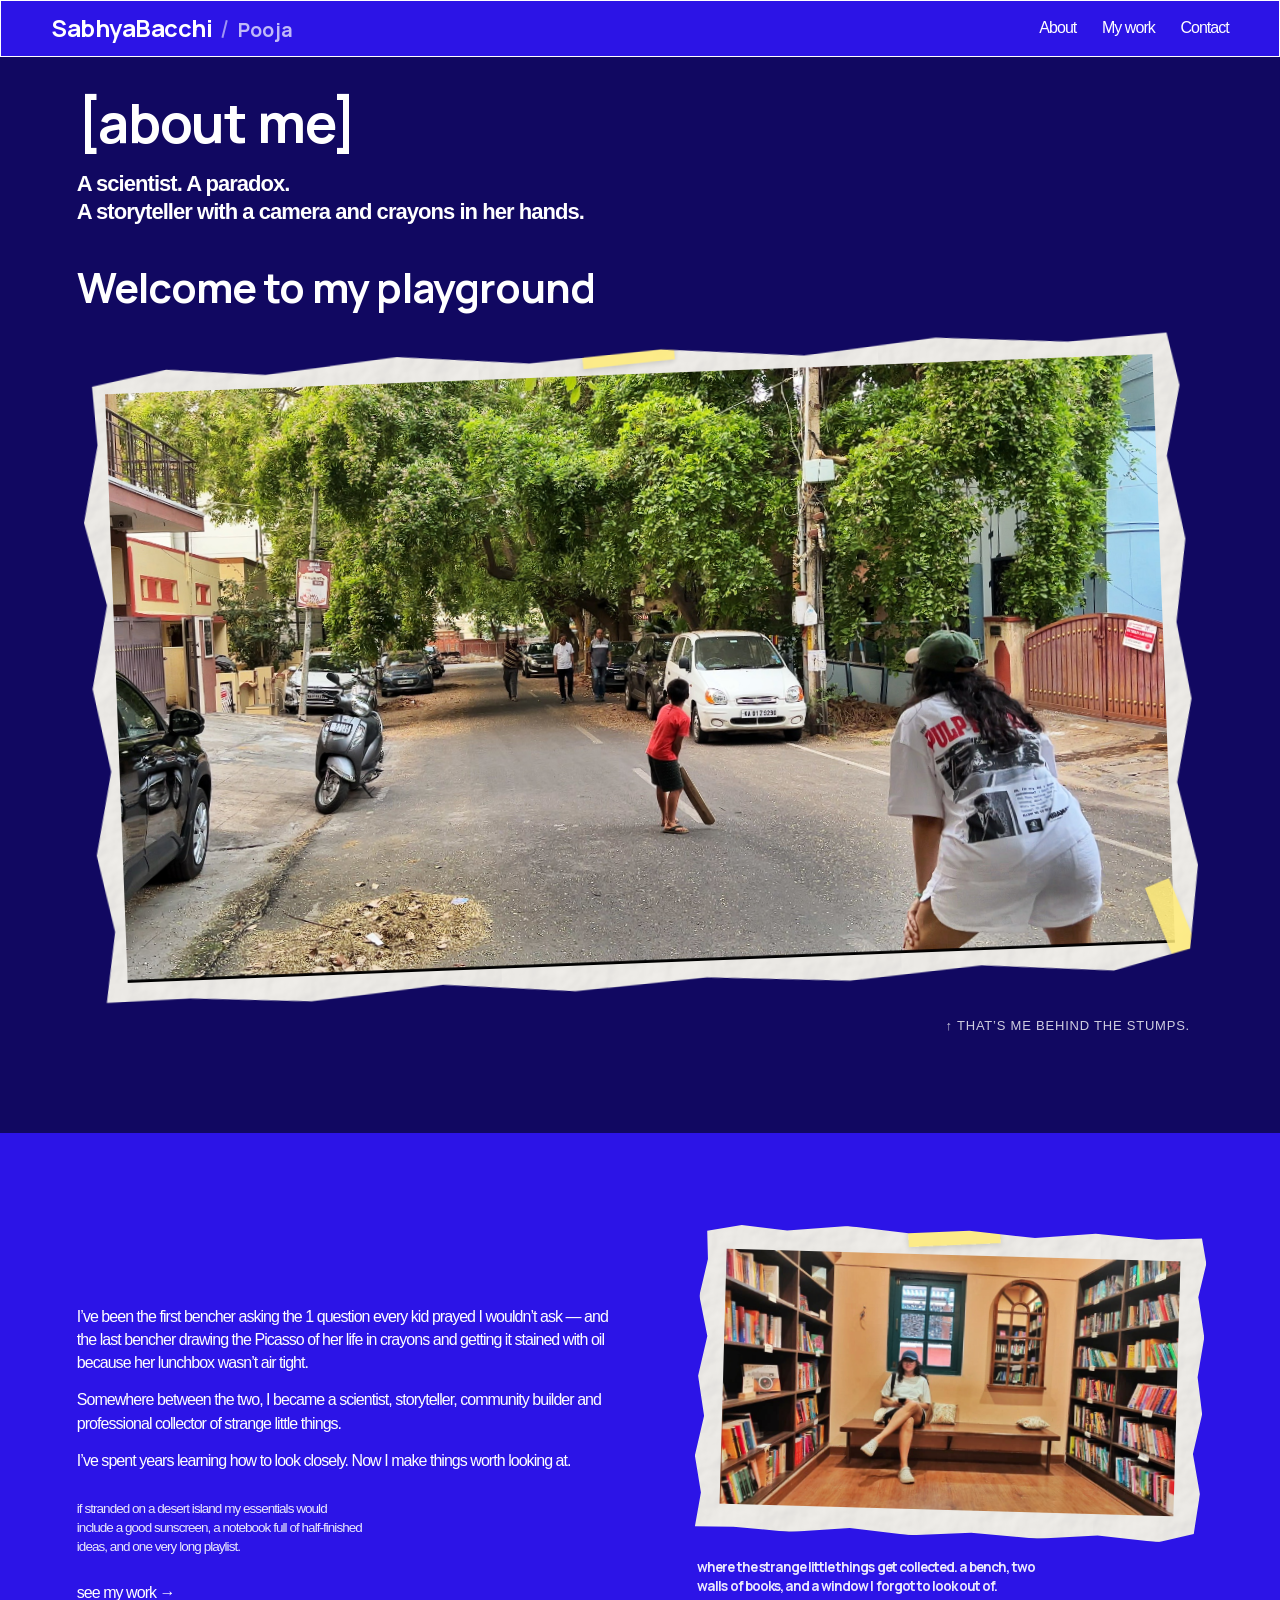
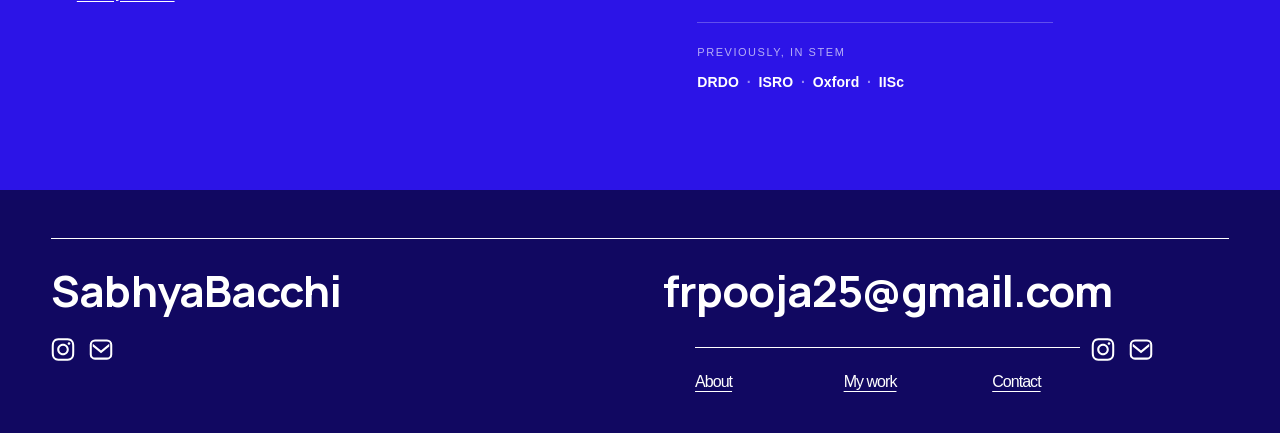
==== about/index.html @ c2f86fb5 "Social cards: compress to JPEG (<100KB) for WhatsApp's ~300KB og:image limit Co-Authored-By: Claude " ====
<!DOCTYPE html>
<html xmlns:og="http://opengraphprotocol.org/schema/" xmlns:fb="http://www.facebook.com/2008/fbml" lang="en-US" class="yui3-js-enabled js flexbox canvas canvastext webgl no-touch hashchange history draganddrop rgba hsla multiplebgs backgroundsize borderimage borderradius boxshadow textshadow opacity cssanimations csscolumns cssgradients cssreflections csstransforms no-csstransforms3d csstransitions video audio svg inlinesvg svgclippaths" style="--header-height: 60.40625px; scroll-behavior: smooth;"><head>
    <meta http-equiv="X-UA-Compatible" content="IE=edge,chrome=1">
    <meta name="viewport" content="width=device-width, initial-scale=1">
    <!-- This is Squarespace. --><!-- gopher-plane-6e33 -->
<base href="">
<meta charset="utf-8">
<title>About — SabhyaBacchi</title>
<meta http-equiv="Accept-CH" content="Sec-CH-UA-Platform-Version, Sec-CH-UA-Model"><link rel="icon" type="image/x-icon" media="(prefers-color-scheme: light)" href="https://images.squarespace-cdn.com/content/v1/6a17950c1a50305b05320bcb/6fcdf553-482e-4eb4-bb4c-cad751a06b30/favicon.ico">
<link rel="icon" type="image/x-icon" media="(prefers-color-scheme: dark)" href="https://images.squarespace-cdn.com/content/v1/6a17950c1a50305b05320bcb/7f45dfd8-f30d-4bfb-ab00-d5866f7878e9/favicon.ico">





<meta name="twitter:card" content="summary_large_image">
<meta name="description" content="A scientist. A paradox. A storyteller with a camera and crayons in her hands. Previously in STEM: DRDO, ISRO, Oxford, IISc.">
<meta property="og:site_name" content="SabhyaBacchi">
<meta property="og:type" content="website">
<meta property="og:title" content="About — SabhyaBacchi">
<meta property="og:description" content="A scientist. A paradox. A storyteller with a camera and crayons in her hands. Previously in STEM: DRDO, ISRO, Oxford, IISc.">
<meta property="og:url" content="https://sabhyabacchi.vercel.app/about/">
<meta property="og:image" content="https://sabhyabacchi.vercel.app/assets/og/about.jpg">
<meta property="og:image:width" content="1200">
<meta property="og:image:height" content="630">
<meta name="twitter:title" content="About — SabhyaBacchi">
<meta name="twitter:description" content="A scientist. A paradox. A storyteller with a camera and crayons in her hands. Previously in STEM: DRDO, ISRO, Oxford, IISc.">
<meta name="twitter:image" content="https://sabhyabacchi.vercel.app/assets/og/about.jpg">
<link rel="preconnect" href="https://images.squarespace-cdn.com">
<link rel="preconnect" href="https://file.squarespace-cdn.com" crossorigin="">
<style data-sqsp-font-ids="6a31393d494e3c6626e63daa,6a3137d3494e3c6626e63abc">
/* cyrillic */
@font-face {
  font-family: 'Nunito Sans';
  font-style: normal;
  font-weight: 700;
  font-display: swap;
  src: url('../assets/fonts/94f01c9161.woff2') format('woff2');
  unicode-range: U+0301, U+0400-045F, U+0490-0491, U+04B0-04B1, U+2116;
}
/* cyrillic-ext */
@font-face {
  font-family: 'Nunito Sans';
  font-style: normal;
  font-weight: 700;
  font-display: swap;
  src: url('../assets/fonts/77646ed81f.woff2') format('woff2');
  unicode-range: U+0460-052F, U+1C80-1C8A, U+20B4, U+2DE0-2DFF, U+A640-A69F, U+FE2E-FE2F;
}
/* vietnamese */
@font-face {
  font-family: 'Nunito Sans';
  font-style: normal;
  font-weight: 700;
  font-display: swap;
  src: url('../assets/fonts/47939a3604.woff2') format('woff2');
  unicode-range: U+0102-0103, U+0110-0111, U+0128-0129, U+0168-0169, U+01A0-01A1, U+01AF-01B0, U+0300-0301, U+0303-0304, U+0308-0309, U+0323, U+0329, U+1EA0-1EF9, U+20AB;
}
/* latin-ext */
@font-face {
  font-family: 'Nunito Sans';
  font-style: normal;
  font-weight: 700;
  font-display: swap;
  src: url('../assets/fonts/8c35b58d33.woff2') format('woff2');
  unicode-range: U+0100-02BA, U+02BD-02C5, U+02C7-02CC, U+02CE-02D7, U+02DD-02FF, U+0304, U+0308, U+0329, U+1D00-1DBF, U+1E00-1E9F, U+1EF2-1EFF, U+2020, U+20A0-20AB, U+20AD-20C0, U+2113, U+2C60-2C7F, U+A720-A7FF;
}
/* latin */
@font-face {
  font-family: 'Nunito Sans';
  font-style: normal;
  font-weight: 700;
  font-display: swap;
  src: url('../assets/fonts/7f6ddfadd4.woff2') format('woff2');
  unicode-range: U+0000-00FF, U+0131, U+0152-0153, U+02BB-02BC, U+02C6, U+02DA, U+02DC, U+0304, U+0308, U+0329, U+2000-206F, U+20AC, U+2122, U+2191, U+2193, U+2212, U+2215, U+FEFF, U+FFFD;
}
/* cyrillic-ext */
@font-face {
  font-family: 'Manrope';
  font-style: normal;
  font-weight: 700;
  font-display: swap;
  src: url('../assets/fonts/25abfd8ceb.woff2') format('woff2');
  unicode-range: U+0460-052F, U+1C80-1C8A, U+20B4, U+2DE0-2DFF, U+A640-A69F, U+FE2E-FE2F;
}
/* greek */
@font-face {
  font-family: 'Manrope';
  font-style: normal;
  font-weight: 700;
  font-display: swap;
  src: url('../assets/fonts/e0d361cda4.woff2') format('woff2');
  unicode-range: U+0370-0377, U+037A-037F, U+0384-038A, U+038C, U+038E-03A1, U+03A3-03FF;
}
/* cyrillic */
@font-face {
  font-family: 'Manrope';
  font-style: normal;
  font-weight: 700;
  font-display: swap;
  src: url('../assets/fonts/88ae5d0600.woff2') format('woff2');
  unicode-range: U+0301, U+0400-045F, U+0490-0491, U+04B0-04B1, U+2116;
}
/* latin */
@font-face {
  font-family: 'Manrope';
  font-style: normal;
  font-weight: 700;
  font-display: swap;
  src: url('../assets/fonts/5873b400d3.woff2') format('woff2');
  unicode-range: U+0000-00FF, U+0131, U+0152-0153, U+02BB-02BC, U+02C6, U+02DA, U+02DC, U+0304, U+0308, U+0329, U+2000-206F, U+20AC, U+2122, U+2191, U+2193, U+2212, U+2215, U+FEFF, U+FFFD;
}
/* latin-ext */
@font-face {
  font-family: 'Manrope';
  font-style: normal;
  font-weight: 700;
  font-display: swap;
  src: url('../assets/fonts/5d7398d3bc.woff2') format('woff2');
  unicode-range: U+0100-02BA, U+02BD-02C5, U+02C7-02CC, U+02CE-02D7, U+02DD-02FF, U+0304, U+0308, U+0329, U+1D00-1DBF, U+1E00-1E9F, U+1EF2-1EFF, U+2020, U+20A0-20AB, U+20AD-20C0, U+2113, U+2C60-2C7F, U+A720-A7FF;
}
/* vietnamese */
@font-face {
  font-family: 'Manrope';
  font-style: normal;
  font-weight: 700;
  font-display: swap;
  src: url('../assets/fonts/5134a6b51b.woff2') format('woff2');
  unicode-range: U+0102-0103, U+0110-0111, U+0128-0129, U+0168-0169, U+01A0-01A1, U+01AF-01B0, U+0300-0301, U+0303-0304, U+0308-0309, U+0323, U+0329, U+1EA0-1EF9, U+20AB;
}
/* cyrillic-ext */
@font-face {
  font-family: 'Nunito Sans';
  font-style: italic;
  font-weight: 700;
  font-display: swap;
  src: url('../assets/fonts/e2493a7062.woff2') format('woff2');
  unicode-range: U+0460-052F, U+1C80-1C8A, U+20B4, U+2DE0-2DFF, U+A640-A69F, U+FE2E-FE2F;
}
/* cyrillic */
@font-face {
  font-family: 'Nunito Sans';
  font-style: italic;
  font-weight: 700;
  font-display: swap;
  src: url('../assets/fonts/03aa65f161.woff2') format('woff2');
  unicode-range: U+0301, U+0400-045F, U+0490-0491, U+04B0-04B1, U+2116;
}
/* vietnamese */
@font-face {
  font-family: 'Nunito Sans';
  font-style: italic;
  font-weight: 700;
  font-display: swap;
  src: url('../assets/fonts/2fede19f71.woff2') format('woff2');
  unicode-range: U+0102-0103, U+0110-0111, U+0128-0129, U+0168-0169, U+01A0-01A1, U+01AF-01B0, U+0300-0301, U+0303-0304, U+0308-0309, U+0323, U+0329, U+1EA0-1EF9, U+20AB;
}
/* latin */
@font-face {
  font-family: 'Nunito Sans';
  font-style: italic;
  font-weight: 700;
  font-display: swap;
  src: url('../assets/fonts/9c7b2100c7.woff2') format('woff2');
  unicode-range: U+0000-00FF, U+0131, U+0152-0153, U+02BB-02BC, U+02C6, U+02DA, U+02DC, U+0304, U+0308, U+0329, U+2000-206F, U+20AC, U+2122, U+2191, U+2193, U+2212, U+2215, U+FEFF, U+FFFD;
}
/* latin-ext */
@font-face {
  font-family: 'Nunito Sans';
  font-style: italic;
  font-weight: 700;
  font-display: swap;
  src: url('../assets/fonts/29cecf0997.woff2') format('woff2');
  unicode-range: U+0100-02BA, U+02BD-02C5, U+02C7-02CC, U+02CE-02D7, U+02DD-02FF, U+0304, U+0308, U+0329, U+1D00-1DBF, U+1E00-1E9F, U+1EF2-1EFF, U+2020, U+20A0-20AB, U+20AD-20C0, U+2113, U+2C60-2C7F, U+A720-A7FF;
}
/* latin */
@font-face {
  font-family: 'Nunito Sans';
  font-style: italic;
  font-weight: 400;
  font-display: swap;
  src: url('../assets/fonts/7864b69ddd.woff2') format('woff2');
  unicode-range: U+0000-00FF, U+0131, U+0152-0153, U+02BB-02BC, U+02C6, U+02DA, U+02DC, U+0304, U+0308, U+0329, U+2000-206F, U+20AC, U+2122, U+2191, U+2193, U+2212, U+2215, U+FEFF, U+FFFD;
}
/* latin-ext */
@font-face {
  font-family: 'Nunito Sans';
  font-style: italic;
  font-weight: 400;
  font-display: swap;
  src: url('../assets/fonts/a98892c817.woff2') format('woff2');
  unicode-range: U+0100-02BA, U+02BD-02C5, U+02C7-02CC, U+02CE-02D7, U+02DD-02FF, U+0304, U+0308, U+0329, U+1D00-1DBF, U+1E00-1E9F, U+1EF2-1EFF, U+2020, U+20A0-20AB, U+20AD-20C0, U+2113, U+2C60-2C7F, U+A720-A7FF;
}
/* vietnamese */
@font-face {
  font-family: 'Nunito Sans';
  font-style: italic;
  font-weight: 400;
  font-display: swap;
  src: url('../assets/fonts/2219c68594.woff2') format('woff2');
  unicode-range: U+0102-0103, U+0110-0111, U+0128-0129, U+0168-0169, U+01A0-01A1, U+01AF-01B0, U+0300-0301, U+0303-0304, U+0308-0309, U+0323, U+0329, U+1EA0-1EF9, U+20AB;
}
/* cyrillic */
@font-face {
  font-family: 'Nunito Sans';
  font-style: italic;
  font-weight: 400;
  font-display: swap;
  src: url('../assets/fonts/831a0fe9e6.woff2') format('woff2');
  unicode-range: U+0301, U+0400-045F, U+0490-0491, U+04B0-04B1, U+2116;
}
/* cyrillic-ext */
@font-face {
  font-family: 'Nunito Sans';
  font-style: italic;
  font-weight: 400;
  font-display: swap;
  src: url('../assets/fonts/31cf459850.woff2') format('woff2');
  unicode-range: U+0460-052F, U+1C80-1C8A, U+20B4, U+2DE0-2DFF, U+A640-A69F, U+FE2E-FE2F;
}
/* cyrillic-ext */
@font-face {
  font-family: 'Nunito Sans';
  font-style: normal;
  font-weight: 400;
  font-display: swap;
  src: url('../assets/fonts/a2612b19d0.woff2') format('woff2');
  unicode-range: U+0460-052F, U+1C80-1C8A, U+20B4, U+2DE0-2DFF, U+A640-A69F, U+FE2E-FE2F;
}
/* cyrillic */
@font-face {
  font-family: 'Nunito Sans';
  font-style: normal;
  font-weight: 400;
  font-display: swap;
  src: url('../assets/fonts/ee20a017ad.woff2') format('woff2');
  unicode-range: U+0301, U+0400-045F, U+0490-0491, U+04B0-04B1, U+2116;
}
/* latin-ext */
@font-face {
  font-family: 'Nunito Sans';
  font-style: normal;
  font-weight: 400;
  font-display: swap;
  src: url('../assets/fonts/b482d007cb.woff2') format('woff2');
  unicode-range: U+0100-02BA, U+02BD-02C5, U+02C7-02CC, U+02CE-02D7, U+02DD-02FF, U+0304, U+0308, U+0329, U+1D00-1DBF, U+1E00-1E9F, U+1EF2-1EFF, U+2020, U+20A0-20AB, U+20AD-20C0, U+2113, U+2C60-2C7F, U+A720-A7FF;
}
/* latin */
@font-face {
  font-family: 'Nunito Sans';
  font-style: normal;
  font-weight: 400;
  font-display: swap;
  src: url('../assets/fonts/56f32470c5.woff2') format('woff2');
  unicode-range: U+0000-00FF, U+0131, U+0152-0153, U+02BB-02BC, U+02C6, U+02DA, U+02DC, U+0304, U+0308, U+0329, U+2000-206F, U+20AC, U+2122, U+2191, U+2193, U+2212, U+2215, U+FEFF, U+FFFD;
}
/* vietnamese */
@font-face {
  font-family: 'Nunito Sans';
  font-style: normal;
  font-weight: 400;
  font-display: swap;
  src: url('../assets/fonts/ce6deac915.woff2') format('woff2');
  unicode-range: U+0102-0103, U+0110-0111, U+0128-0129, U+0168-0169, U+01A0-01A1, U+01AF-01B0, U+0300-0301, U+0303-0304, U+0308-0309, U+0323, U+0329, U+1EA0-1EF9, U+20AB;
}
</style>











<link rel="stylesheet" type="text/css" href="../assets/style0.css">

<link rel="stylesheet" type="text/css" href="../assets/style1.css">
<link rel="stylesheet" type="text/css" href="../assets/style2.css"><link rel="stylesheet" type="text/css" href="../assets/style3.css"><link rel="stylesheet" type="text/css" href="../assets/style4.css"><link rel="stylesheet" type="text/css" href="../assets/style5.css"><link rel="stylesheet" type="text/css" href="../assets/style6.css"><link rel="stylesheet" type="text/css" href="../assets/style7.css"><link rel="stylesheet" type="text/css" href="../assets/style8.css"><link rel="stylesheet" type="text/css" href="../assets/style9.css">
<!-- End of Squarespace Headers -->
    
    
  <link rel="stylesheet" type="text/css" href="../assets/style10.css"><link rel="stylesheet" type="text/css" href="../assets/style11.css"><style>
  /* site title: handle | name */
  #site-title{display:inline-flex;align-items:baseline;white-space:nowrap}
  #site-title .st-handle,#site-title .st-name{display:inline-block;font-size:1em;transition:opacity .4s ease,font-size .45s cubic-bezier(.34,1.3,.64,1),letter-spacing .4s ease}
  #site-title .st-sep{display:inline-block;width:1.5px;height:.78em;margin:0 .5em;background:currentColor;opacity:.55;transform:rotate(14deg) translateY(.08em);transform-origin:center;transition:transform .45s cubic-bezier(.34,1.56,.64,1),opacity .35s}
  #site-title .st-name{font-size:.82em;opacity:.7;letter-spacing:.02em}
  #site-title:hover .st-handle{opacity:.6;font-size:.82em}
  #site-title:hover .st-name{opacity:1;font-size:1em;letter-spacing:0}
  #site-title:hover .st-sep{transform:rotate(-14deg) translateY(.08em);opacity:.9}
  @media (max-width:640px){#site-title .st-sep,#site-title .st-name{display:none}}
</style>
<style>
  /* Pooja-on-paper block: never crop the cutout (the Squarespace block defaults to object-fit:cover) */
  .fe-block-22c0c3f81eda121cd74f{align-self:end !important;overflow:visible !important}
  .fe-block-22c0c3f81eda121cd74f .sqs-block,.fe-block-22c0c3f81eda121cd74f .sqs-block-content,.fe-block-22c0c3f81eda121cd74f .fluid-image-component-root,
  .fe-block-22c0c3f81eda121cd74f .fluid-image-animation-wrapper,.fe-block-22c0c3f81eda121cd74f .fluid-image-container,
  .fe-block-22c0c3f81eda121cd74f .js-content-mode-element-wrapper,.fe-block-22c0c3f81eda121cd74f .js-content-mode-element{height:auto !important;min-height:0 !important;padding:0 !important;overflow:visible !important}
  .fe-block-22c0c3f81eda121cd74f .sqs-block-image .design-layout-fluid .fluid-image-container .content-fill,
  .fe-block-22c0c3f81eda121cd74f .sqs-block-image .design-layout-fluid .fluid-image-container .content-fill img,
  .fe-block-22c0c3f81eda121cd74f img[data-sqsp-image-block-image]{position:static !important;display:block !important;width:100% !important;height:auto !important;max-height:none !important;object-fit:fill !important}
</style>
</head>

  <body id="collection-6a17950d1a50305b05320bfb" class="tweak-blog-alternating-side-by-side-width-full tweak-blog-alternating-side-by-side-image-aspect-ratio-11-square tweak-blog-alternating-side-by-side-text-alignment-left tweak-blog-alternating-side-by-side-read-more-style-show tweak-blog-alternating-side-by-side-image-text-alignment-middle tweak-blog-alternating-side-by-side-delimiter-bullet tweak-blog-alternating-side-by-side-meta-position-top tweak-blog-alternating-side-by-side-primary-meta-categories tweak-blog-alternating-side-by-side-secondary-meta-date tweak-blog-alternating-side-by-side-excerpt-show image-block-poster-text-alignment-left image-block-card-content-position-center image-block-card-text-alignment-left image-block-overlap-content-position-center image-block-overlap-text-alignment-left image-block-collage-content-position-center image-block-collage-text-alignment-left image-block-stack-text-alignment-left form-use-theme-colors form-field-style-outline form-field-shape-pill form-field-border-all form-field-checkbox-type-icon form-field-checkbox-fill-outline form-field-checkbox-color-inverted form-field-checkbox-shape-rounded form-field-checkbox-layout-fit form-field-radio-type-icon form-field-radio-fill-outline form-field-radio-color-inverted form-field-radio-shape-rounded form-field-radio-layout-fit form-field-survey-fill-outline form-field-survey-color-inverted form-field-survey-shape-rounded form-field-hover-focus-outline form-submit-button-style-label  tweak-global-animations-complexity-level-detailed tweak-global-animations-animation-style-fade tweak-global-animations-animation-type-none tweak-global-animations-animation-curve-ease tweak-blog-masonry-width-full tweak-blog-masonry-text-alignment-left tweak-blog-masonry-primary-meta-categories tweak-blog-masonry-secondary-meta-date tweak-blog-masonry-meta-position-top tweak-blog-masonry-read-more-style-show tweak-blog-masonry-delimiter-space tweak-blog-masonry-image-placement-above tweak-blog-masonry-excerpt-show tweak-portfolio-grid-overlay-width-full tweak-portfolio-grid-overlay-height-large tweak-portfolio-grid-overlay-image-aspect-ratio-11-square tweak-portfolio-grid-overlay-text-placement-center tweak-portfolio-grid-overlay-show-text-after-hover tweak-blog-single-column-width-full tweak-blog-single-column-text-alignment-left tweak-blog-single-column-image-placement-above tweak-blog-single-column-delimiter-bullet tweak-blog-single-column-read-more-style-show tweak-blog-single-column-primary-meta-categories tweak-blog-single-column-secondary-meta-date tweak-blog-single-column-meta-position-top tweak-blog-single-column-content-full-post header-width-full   tweak-fixed-header-style-basic tweak-blog-item-width-medium tweak-blog-item-text-alignment-left tweak-blog-item-meta-position-above-title tweak-blog-item-show-categories tweak-blog-item-show-date   tweak-blog-item-delimiter-bullet tweak-blog-side-by-side-width-full tweak-blog-side-by-side-image-placement-left tweak-blog-side-by-side-image-aspect-ratio-11-square tweak-blog-side-by-side-primary-meta-categories tweak-blog-side-by-side-secondary-meta-date tweak-blog-side-by-side-meta-position-top tweak-blog-side-by-side-text-alignment-left tweak-blog-side-by-side-image-text-alignment-middle tweak-blog-side-by-side-read-more-style-show tweak-blog-side-by-side-delimiter-bullet tweak-blog-side-by-side-excerpt-show primary-button-style-outline primary-button-shape-pill secondary-button-style-outline secondary-button-shape-pill tertiary-button-style-outline tertiary-button-shape-pill tweak-events-stacked-width-full tweak-events-stacked-height-large  tweak-events-stacked-show-thumbnails tweak-events-stacked-thumbnail-size-32-standard tweak-events-stacked-date-style-with-text tweak-events-stacked-show-time tweak-events-stacked-show-location  tweak-events-stacked-show-excerpt  tweak-blog-basic-grid-width-inset tweak-blog-basic-grid-image-aspect-ratio-32-standard tweak-blog-basic-grid-text-alignment-center tweak-blog-basic-grid-delimiter-bullet tweak-blog-basic-grid-image-placement-above tweak-blog-basic-grid-read-more-style-show tweak-blog-basic-grid-primary-meta-categories tweak-blog-basic-grid-secondary-meta-date tweak-blog-basic-grid-excerpt-show tweak-portfolio-grid-basic-width-full tweak-portfolio-grid-basic-height-large tweak-portfolio-grid-basic-image-aspect-ratio-11-square tweak-portfolio-grid-basic-text-alignment-left tweak-portfolio-grid-basic-hover-effect-fade header-overlay-alignment-center tweak-portfolio-index-background-link-format-stacked tweak-portfolio-index-background-width-full tweak-portfolio-index-background-height-large  tweak-portfolio-index-background-vertical-alignment-middle tweak-portfolio-index-background-horizontal-alignment-center tweak-portfolio-index-background-delimiter-none tweak-portfolio-index-background-animation-type-fade tweak-portfolio-index-background-animation-duration-medium tweak-portfolio-hover-follow-layout-inline  tweak-portfolio-hover-follow-delimiter-bullet tweak-portfolio-hover-follow-animation-type-fade tweak-portfolio-hover-follow-animation-duration-fast tweak-portfolio-hover-static-layout-inline tweak-portfolio-hover-static-front tweak-portfolio-hover-static-delimiter-hyphen tweak-portfolio-hover-static-animation-type-fade tweak-portfolio-hover-static-animation-duration-fast hide-opentable-icons opentable-style-dark tweak-product-quick-view-button-style-floating tweak-product-quick-view-button-position-bottom tweak-product-quick-view-lightbox-excerpt-display-truncate tweak-product-quick-view-lightbox-show-arrows tweak-product-quick-view-lightbox-show-close-button tweak-product-quick-view-lightbox-controls-weight-light native-currency-code-usd collection-type-page collection-layout-default collection-6a17950d1a50305b05320bfb homepage mobile-style-available sqs-seven-one
      
        
          
        
      
     seven-one-global-animations" tabindex="-1" data-animation-state="booted">
    <div id="siteWrapper" class="clearfix site-wrapper">
      
      

      












  <header data-test="header" id="header" class="
      
        
      
      header theme-col--primary
    " data-section-theme="" data-controller="Header" data-current-styles="{
&quot;layout&quot;: &quot;navRight&quot;,
&quot;action&quot;: {
&quot;href&quot;: &quot;/appointments&quot;,
&quot;buttonText&quot;: &quot;Book now&quot;,
&quot;newWindow&quot;: false
},
&quot;showSocial&quot;: false,
&quot;socialOptions&quot;: {
&quot;socialBorderShape&quot;: &quot;none&quot;,
&quot;socialBorderStyle&quot;: &quot;outline&quot;,
&quot;socialBorderThickness&quot;: {
&quot;unit&quot;: &quot;px&quot;,
&quot;value&quot;: 1.0
}
},
&quot;menuOverlayAnimation&quot;: &quot;fade&quot;,
&quot;cartStyle&quot;: &quot;text&quot;,
&quot;cartText&quot;: &quot;Cart&quot;,
&quot;showEmptyCartState&quot;: false,
&quot;cartOptions&quot;: {
&quot;iconType&quot;: &quot;stroke-9&quot;,
&quot;cartBorderShape&quot;: &quot;none&quot;,
&quot;cartBorderStyle&quot;: &quot;outline&quot;,
&quot;cartBorderThickness&quot;: {
&quot;unit&quot;: &quot;px&quot;,
&quot;value&quot;: 1.0
}
},
&quot;showButton&quot;: false,
&quot;showCart&quot;: true,
&quot;showAccountLogin&quot;: false,
&quot;headerStyle&quot;: &quot;solid&quot;,
&quot;languagePicker&quot;: {
&quot;enabled&quot;: false,
&quot;iconEnabled&quot;: false,
&quot;iconType&quot;: &quot;globe&quot;,
&quot;flagShape&quot;: &quot;shiny&quot;,
&quot;languageFlags&quot;: [ ]
},
&quot;iconOptions&quot;: {
&quot;desktopDropdownIconOptions&quot;: {
&quot;size&quot;: {
&quot;unit&quot;: &quot;em&quot;,
&quot;value&quot;: 1.0
},
&quot;iconSpacing&quot;: {
&quot;unit&quot;: &quot;em&quot;,
&quot;value&quot;: 0.35
},
&quot;strokeWidth&quot;: {
&quot;unit&quot;: &quot;px&quot;,
&quot;value&quot;: 1.0
},
&quot;endcapType&quot;: &quot;square&quot;,
&quot;folderDropdownIcon&quot;: &quot;none&quot;,
&quot;languagePickerIcon&quot;: &quot;openArrowHead&quot;
},
&quot;mobileDropdownIconOptions&quot;: {
&quot;size&quot;: {
&quot;unit&quot;: &quot;em&quot;,
&quot;value&quot;: 1.0
},
&quot;iconSpacing&quot;: {
&quot;unit&quot;: &quot;em&quot;,
&quot;value&quot;: 0.15
},
&quot;strokeWidth&quot;: {
&quot;unit&quot;: &quot;px&quot;,
&quot;value&quot;: 0.5
},
&quot;endcapType&quot;: &quot;square&quot;,
&quot;folderDropdownIcon&quot;: &quot;openArrowHead&quot;,
&quot;languagePickerIcon&quot;: &quot;openArrowHead&quot;
}
},
&quot;mobileOptions&quot;: {
&quot;layout&quot;: &quot;logoLeftNavRight&quot;,
&quot;menuIconOptions&quot;: {
&quot;style&quot;: &quot;doubleLineHamburger&quot;,
&quot;thickness&quot;: {
&quot;unit&quot;: &quot;px&quot;,
&quot;value&quot;: 1.0
}
}
},
&quot;solidOptions&quot;: {
&quot;headerOpacity&quot;: {
&quot;unit&quot;: &quot;%&quot;,
&quot;value&quot;: 100.0
},
&quot;blurBackground&quot;: {
&quot;enabled&quot;: false,
&quot;blurRadius&quot;: {
&quot;unit&quot;: &quot;px&quot;,
&quot;value&quot;: 12.0
}
},
&quot;backgroundColor&quot;: {
&quot;type&quot;: &quot;CUSTOM_COLOR&quot;,
&quot;customColor&quot;: {
&quot;hslaValue&quot;: {
&quot;hue&quot;: 246.82,
&quot;saturation&quot;: 0.84,
&quot;lightness&quot;: 0.49,
&quot;alpha&quot;: 1.0
},
&quot;userFormat&quot;: &quot;hex&quot;
}
}
},
&quot;gradientOptions&quot;: {
&quot;gradientType&quot;: &quot;faded&quot;,
&quot;headerOpacity&quot;: {
&quot;unit&quot;: &quot;%&quot;,
&quot;value&quot;: 90.0
},
&quot;blurBackground&quot;: {
&quot;enabled&quot;: false,
&quot;blurRadius&quot;: {
&quot;unit&quot;: &quot;px&quot;,
&quot;value&quot;: 12.0
}
}
},
&quot;dropShadowOptions&quot;: {
&quot;enabled&quot;: false,
&quot;blur&quot;: {
&quot;unit&quot;: &quot;px&quot;,
&quot;value&quot;: 12.0
},
&quot;spread&quot;: {
&quot;unit&quot;: &quot;px&quot;,
&quot;value&quot;: 0.0
},
&quot;distance&quot;: {
&quot;unit&quot;: &quot;px&quot;,
&quot;value&quot;: 12.0
}
},
&quot;borderOptions&quot;: {
&quot;enabled&quot;: true,
&quot;position&quot;: &quot;allSides&quot;,
&quot;thickness&quot;: {
&quot;unit&quot;: &quot;px&quot;,
&quot;value&quot;: 1.0
}
},
&quot;showPromotedElement&quot;: false,
&quot;buttonVariant&quot;: &quot;primary&quot;,
&quot;blurBackground&quot;: {
&quot;enabled&quot;: false,
&quot;blurRadius&quot;: {
&quot;unit&quot;: &quot;px&quot;,
&quot;value&quot;: 12.0
}
},
&quot;headerOpacity&quot;: {
&quot;unit&quot;: &quot;%&quot;,
&quot;value&quot;: 100.0
}
}" data-section-id="header" data-header-style="solid" data-language-picker="{
&quot;enabled&quot;: false,
&quot;iconEnabled&quot;: false,
&quot;iconType&quot;: &quot;globe&quot;,
&quot;flagShape&quot;: &quot;shiny&quot;,
&quot;languageFlags&quot;: [ ]
}" data-first-focusable-element="" tabindex="-1" style="
      
      
      
        --solidHeaderBackgroundColor: hsla(246.82, 84%, 49%, 1);
      
      
      
      
    " data-controllers-bound="Header">
    <svg style="display:none" viewBox="0 0 22 22" xmlns="http://www.w3.org/2000/svg">
  <symbol id="circle">
    <path d="M11.5 17C14.5376 17 17 14.5376 17 11.5C17 8.46243 14.5376 6 11.5 6C8.46243 6 6 8.46243 6 11.5C6 14.5376 8.46243 17 11.5 17Z" fill="none"></path>
  </symbol>

  <symbol id="circleFilled">
    <path d="M11.5 17C14.5376 17 17 14.5376 17 11.5C17 8.46243 14.5376 6 11.5 6C8.46243 6 6 8.46243 6 11.5C6 14.5376 8.46243 17 11.5 17Z"></path>
  </symbol>

  <symbol id="dash">
    <path d="M11 11H19H3"></path>
  </symbol>

  <symbol id="squareFilled">
    <rect x="6" y="6" width="11" height="11"></rect>
  </symbol>

  <symbol id="square">
    <rect x="7" y="7" width="9" height="9" fill="none" stroke="inherit"></rect>
  </symbol>
  
  <symbol id="plus">
    <path d="M11 3V19"></path>
    <path d="M19 11L3 11"></path>
  </symbol>
  
  <symbol id="closedArrow">
    <path d="M11 11V2M11 18.1797L17 11.1477L5 11.1477L11 18.1797Z" fill="none"></path>
  </symbol>
  
  <symbol id="closedArrowFilled">
    <path d="M11 11L11 2" stroke="inherit" fill="none"></path>
    <path fill-rule="evenodd" clip-rule="evenodd" d="M2.74695 9.38428L19.038 9.38428L10.8925 19.0846L2.74695 9.38428Z" stroke-width="1"></path>
  </symbol>
  
  <symbol id="closedArrowHead" viewBox="0 0 22 22" xmlns="http://www.w3.org/2000/symbol">
    <path d="M18 7L11 15L4 7L18 7Z" fill="none" stroke="inherit"></path>
  </symbol>
  
  
  <symbol id="closedArrowHeadFilled" viewBox="0 0 22 22" xmlns="http://www.w3.org/2000/symbol">
    <path d="M18.875 6.5L11 15.5L3.125 6.5L18.875 6.5Z"></path>
  </symbol>
  
  <symbol id="openArrow">
    <path d="M11 18.3591L11 3" stroke="inherit" fill="none"></path>
    <path d="M18 11.5L11 18.5L4 11.5" stroke="inherit" fill="none"></path>
  </symbol>
  
  <symbol id="openArrowHead">
    <path d="M18 7L11 14L4 7" fill="none"></path>
  </symbol>

  <symbol id="pinchedArrow">
    <path d="M11 17.3591L11 2" fill="none"></path>
    <path d="M2 11C5.85455 12.2308 8.81818 14.9038 11 18C13.1818 14.8269 16.1455 12.1538 20 11" fill="none"></path>
  </symbol>

  <symbol id="pinchedArrowFilled">
    <path d="M11.05 10.4894C7.04096 8.73759 1.05005 8 1.05005 8C6.20459 11.3191 9.41368 14.1773 11.05 21C12.6864 14.0851 15.8955 11.227 21.05 8C21.05 8 15.0591 8.73759 11.05 10.4894Z" stroke-width="1"></path>
    <path d="M11 11L11 1" fill="none"></path>
  </symbol>

  <symbol id="pinchedArrowHead">
    <path d="M2 7.24091C5.85455 8.40454 8.81818 10.9318 11 13.8591C13.1818 10.8591 16.1455 8.33181 20 7.24091" fill="none"></path>
  </symbol>
  
  <symbol id="pinchedArrowHeadFilled">
    <path d="M11.05 7.1591C7.04096 5.60456 1.05005 4.95001 1.05005 4.95001C6.20459 7.89547 9.41368 10.4318 11.05 16.4864C12.6864 10.35 15.8955 7.81365 21.05 4.95001C21.05 4.95001 15.0591 5.60456 11.05 7.1591Z"></path>
  </symbol>

</svg>
    
<div class="sqs-announcement-bar-dropzone"></div>

    <div class="header-announcement-bar-wrapper">
      
      <a href="#page" class="header-skip-link sqs-button-element--primary">
        Skip to Content
      </a>
      


<style>
    @supports (-webkit-backdrop-filter: none) or (backdrop-filter: none) {
        .header-blur-background {
            
                -webkit-backdrop-filter: blur(12px);
                backdrop-filter: blur(12px);
            
            
        }
    }
</style>
      <div class="header-border" data-header-style="solid" data-header-border="true" data-test="header-border" style="


  
    border-width: 1px !important;
  



"></div>
      <div class="header-dropshadow" data-header-style="solid" data-header-dropshadow="false" data-test="header-dropshadow" style=""></div>
      
      
        <div>
          <div class="header-background-solid" data-header-style="solid" data-test="header-background-solid" style="opacity: calc(100 * .01)"></div>
        </div>
      

      <div class="header-inner container--fluid
        
          header-layout--with-commerce
        
        
        
         header-mobile-layout-logo-left-nav-right
        
        
        
        
        
        
         header-layout-nav-right
        
        
        
        
        
        
        
        
        " data-test="header-inner">
        <!-- Background -->
        <div class="header-background theme-bg--primary"></div>

        <div class="header-display-desktop" data-content-field="site-title">
          

          

          

          

          

          
          
            


<style>
  .top-bun, 
  .patty, 
  .bottom-bun {
    height: 1px;
  }
</style>

<!-- Burger -->
<div class="header-burger

  menu-overlay-does-not-have-visible-non-navigation-items


  
  no-actions
  
" data-animation-role="header-element">
  <button class="header-burger-btn burger" data-test="header-burger">
    <span class="js-header-burger-open-title visually-hidden">Open Menu</span>
    <span hidden="" class="js-header-burger-close-title visually-hidden">Close Menu</span>
    <div class="burger-box">
      <div class="burger-inner header-menu-icon-doubleLineHamburger">
        <div class="top-bun"></div>
        <div class="patty"></div>
        <div class="bottom-bun"></div>
      </div>
    </div>
  </button>
</div>

            
            <!-- Social -->
            
          
            
            <!-- Title and nav wrapper -->
            <div class="header-title-nav-wrapper">
              

              

              
                
                <!-- Title -->
                
                  <div class="
                      header-title
                      
                    " data-animation-role="header-element">
                    
                      <div class="header-title-text">
                        <a id="site-title" href="../" data-animation-role="header-element"><span class="st-handle">SabhyaBacchi</span><span class="st-sep" aria-hidden="true"></span><span class="st-name">Pooja</span></a>
                      </div>
                    
                    
                  </div>
                
              
                
                <!-- Nav -->
                <div class="header-nav">
                  <div class="header-nav-wrapper">
                    <nav class="header-nav-list">
                      


  
    
  
  
  


  
    <div class="header-nav-item header-nav-item--collection">
      <a href="../about/" data-animation-role="header-element" class="header-nav-item--active" aria-current="page">
        About
      </a>
    </div>
  
  
  


  
    <div class="header-nav-item header-nav-item--collection">
      <a href="../my-work/" data-animation-role="header-element">
        My work
      </a>
    </div>
  
  
  


  
    <div class="header-nav-item header-nav-item--collection">
      <a href="../contact/" data-animation-role="header-element">
        Contact
      </a>
    </div>
  
  
  



                    </nav>
                  </div>
                </div>
              
              
            </div>
          
            
            <!-- Actions -->
            <div class="header-actions header-actions--right">
              
                
              
              

              

            
            

              

              

              

              

              
            

              
              <div class="showOnMobile">
                
                  
                
                
                  
                  
                    
                  
                
              
                
              </div>

              
              <div class="showOnDesktop">
                
                  
                
                
                  
                  
                    
                  
                
              
                
              </div>

              
            </div>
          
          

        </div>
        <div class="header-display-mobile" data-content-field="site-title">
          
            
            <!-- Social -->
            
          
            
            <!-- Title and nav wrapper -->
            <div class="header-title-nav-wrapper">
              

              

              
                
                <!-- Title -->
                
                  <div class="
                      header-title
                      
                    " data-animation-role="header-element">
                    
                      <div class="header-title-text">
                        <a id="site-title" href="../" data-animation-role="header-element"><span class="st-handle">SabhyaBacchi</span><span class="st-sep" aria-hidden="true"></span><span class="st-name">Pooja</span></a>
                      </div>
                    
                    
                  </div>
                
              
                
                <!-- Nav -->
                <div class="header-nav">
                  <div class="header-nav-wrapper">
                    <nav class="header-nav-list">
                      


  
    
  
  
  


  
    <div class="header-nav-item header-nav-item--collection">
      <a href="../about/" data-animation-role="header-element" class="header-nav-item--active" aria-current="page">
        About
      </a>
    </div>
  
  
  


  
    <div class="header-nav-item header-nav-item--collection">
      <a href="../my-work/" data-animation-role="header-element">
        My work
      </a>
    </div>
  
  
  


  
    <div class="header-nav-item header-nav-item--collection">
      <a href="../contact/" data-animation-role="header-element">
        Contact
      </a>
    </div>
  
  
  



                    </nav>
                  </div>
                </div>
              
              
            </div>
          
            
            <!-- Actions -->
            <div class="header-actions header-actions--right">
              
                
              
              

              

            
            

              

              

              

              

              
            

              
              <div class="showOnMobile">
                
                  
                
                
                  
                  
                    
                  
                
              
                
              </div>

              
              <div class="showOnDesktop">
                
                  
                
                
                  
                  
                    
                  
                
              
                
              </div>

              
            </div>
          
            


<style>
  .top-bun, 
  .patty, 
  .bottom-bun {
    height: 1px;
  }
</style>

<!-- Burger -->
<div class="header-burger

  menu-overlay-does-not-have-visible-non-navigation-items


  
  no-actions
  
" data-animation-role="header-element">
  <button class="header-burger-btn burger" data-test="header-burger">
    <span class="js-header-burger-open-title visually-hidden">Open Menu</span>
    <span hidden="" class="js-header-burger-close-title visually-hidden">Close Menu</span>
    <div class="burger-box">
      <div class="burger-inner header-menu-icon-doubleLineHamburger">
        <div class="top-bun"></div>
        <div class="patty"></div>
        <div class="bottom-bun"></div>
      </div>
    </div>
  </button>
</div>

          
          
          
          
          
        </div>
      </div>
    </div>
    <!-- (Mobile) Menu Navigation -->
    <div class="header-menu header-menu--folder-list
      
      
      
      
      
      " data-section-theme="" data-current-styles="{
&quot;layout&quot;: &quot;navRight&quot;,
&quot;action&quot;: {
&quot;href&quot;: &quot;/appointments&quot;,
&quot;buttonText&quot;: &quot;Book now&quot;,
&quot;newWindow&quot;: false
},
&quot;showSocial&quot;: false,
&quot;socialOptions&quot;: {
&quot;socialBorderShape&quot;: &quot;none&quot;,
&quot;socialBorderStyle&quot;: &quot;outline&quot;,
&quot;socialBorderThickness&quot;: {
&quot;unit&quot;: &quot;px&quot;,
&quot;value&quot;: 1.0
}
},
&quot;menuOverlayAnimation&quot;: &quot;fade&quot;,
&quot;cartStyle&quot;: &quot;text&quot;,
&quot;cartText&quot;: &quot;Cart&quot;,
&quot;showEmptyCartState&quot;: false,
&quot;cartOptions&quot;: {
&quot;iconType&quot;: &quot;stroke-9&quot;,
&quot;cartBorderShape&quot;: &quot;none&quot;,
&quot;cartBorderStyle&quot;: &quot;outline&quot;,
&quot;cartBorderThickness&quot;: {
&quot;unit&quot;: &quot;px&quot;,
&quot;value&quot;: 1.0
}
},
&quot;showButton&quot;: false,
&quot;showCart&quot;: true,
&quot;showAccountLogin&quot;: false,
&quot;headerStyle&quot;: &quot;solid&quot;,
&quot;languagePicker&quot;: {
&quot;enabled&quot;: false,
&quot;iconEnabled&quot;: false,
&quot;iconType&quot;: &quot;globe&quot;,
&quot;flagShape&quot;: &quot;shiny&quot;,
&quot;languageFlags&quot;: [ ]
},
&quot;iconOptions&quot;: {
&quot;desktopDropdownIconOptions&quot;: {
&quot;size&quot;: {
&quot;unit&quot;: &quot;em&quot;,
&quot;value&quot;: 1.0
},
&quot;iconSpacing&quot;: {
&quot;unit&quot;: &quot;em&quot;,
&quot;value&quot;: 0.35
},
&quot;strokeWidth&quot;: {
&quot;unit&quot;: &quot;px&quot;,
&quot;value&quot;: 1.0
},
&quot;endcapType&quot;: &quot;square&quot;,
&quot;folderDropdownIcon&quot;: &quot;none&quot;,
&quot;languagePickerIcon&quot;: &quot;openArrowHead&quot;
},
&quot;mobileDropdownIconOptions&quot;: {
&quot;size&quot;: {
&quot;unit&quot;: &quot;em&quot;,
&quot;value&quot;: 1.0
},
&quot;iconSpacing&quot;: {
&quot;unit&quot;: &quot;em&quot;,
&quot;value&quot;: 0.15
},
&quot;strokeWidth&quot;: {
&quot;unit&quot;: &quot;px&quot;,
&quot;value&quot;: 0.5
},
&quot;endcapType&quot;: &quot;square&quot;,
&quot;folderDropdownIcon&quot;: &quot;openArrowHead&quot;,
&quot;languagePickerIcon&quot;: &quot;openArrowHead&quot;
}
},
&quot;mobileOptions&quot;: {
&quot;layout&quot;: &quot;logoLeftNavRight&quot;,
&quot;menuIconOptions&quot;: {
&quot;style&quot;: &quot;doubleLineHamburger&quot;,
&quot;thickness&quot;: {
&quot;unit&quot;: &quot;px&quot;,
&quot;value&quot;: 1.0
}
}
},
&quot;solidOptions&quot;: {
&quot;headerOpacity&quot;: {
&quot;unit&quot;: &quot;%&quot;,
&quot;value&quot;: 100.0
},
&quot;blurBackground&quot;: {
&quot;enabled&quot;: false,
&quot;blurRadius&quot;: {
&quot;unit&quot;: &quot;px&quot;,
&quot;value&quot;: 12.0
}
},
&quot;backgroundColor&quot;: {
&quot;type&quot;: &quot;CUSTOM_COLOR&quot;,
&quot;customColor&quot;: {
&quot;hslaValue&quot;: {
&quot;hue&quot;: 246.82,
&quot;saturation&quot;: 0.84,
&quot;lightness&quot;: 0.49,
&quot;alpha&quot;: 1.0
},
&quot;userFormat&quot;: &quot;hex&quot;
}
}
},
&quot;gradientOptions&quot;: {
&quot;gradientType&quot;: &quot;faded&quot;,
&quot;headerOpacity&quot;: {
&quot;unit&quot;: &quot;%&quot;,
&quot;value&quot;: 90.0
},
&quot;blurBackground&quot;: {
&quot;enabled&quot;: false,
&quot;blurRadius&quot;: {
&quot;unit&quot;: &quot;px&quot;,
&quot;value&quot;: 12.0
}
}
},
&quot;dropShadowOptions&quot;: {
&quot;enabled&quot;: false,
&quot;blur&quot;: {
&quot;unit&quot;: &quot;px&quot;,
&quot;value&quot;: 12.0
},
&quot;spread&quot;: {
&quot;unit&quot;: &quot;px&quot;,
&quot;value&quot;: 0.0
},
&quot;distance&quot;: {
&quot;unit&quot;: &quot;px&quot;,
&quot;value&quot;: 12.0
}
},
&quot;borderOptions&quot;: {
&quot;enabled&quot;: true,
&quot;position&quot;: &quot;allSides&quot;,
&quot;thickness&quot;: {
&quot;unit&quot;: &quot;px&quot;,
&quot;value&quot;: 1.0
}
},
&quot;showPromotedElement&quot;: false,
&quot;buttonVariant&quot;: &quot;primary&quot;,
&quot;blurBackground&quot;: {
&quot;enabled&quot;: false,
&quot;blurRadius&quot;: {
&quot;unit&quot;: &quot;px&quot;,
&quot;value&quot;: 12.0
}
},
&quot;headerOpacity&quot;: {
&quot;unit&quot;: &quot;%&quot;,
&quot;value&quot;: 100.0
}
}" data-section-id="overlay-nav" data-show-account-login="false" data-test="header-menu" style="padding-top: 60.4062px;">
      <div class="header-menu-bg theme-bg--primary"></div>
      <div class="header-menu-nav">
        <nav class="header-menu-nav-list">
          
        <div data-folder="root" class="header-menu-nav-folder header-menu-nav-folder--active">
            <div class="header-menu-nav-folder-content">
              <!-- Menu Navigation -->
<div class="header-menu-nav-wrapper">
  
    
      
        
          
            
          
        
      
    
      
        
          
            <div class="container header-menu-nav-item header-menu-nav-item--collection">
              <a href="../about/">
                <div class="header-menu-nav-item-content">
                  About
                </div>
              </a>
            </div>
          
        
      
    
      
        
          
            <div class="container header-menu-nav-item header-menu-nav-item--collection">
              <a href="../my-work/">
                <div class="header-menu-nav-item-content">
                  My work
                </div>
              </a>
            </div>
          
        
      
    
      
        
          
            <div class="container header-menu-nav-item header-menu-nav-item--collection">
              <a href="../contact/">
                <div class="header-menu-nav-item-content">
                  Contact
                </div>
              </a>
            </div>
          
        
      
    
  
</div>

              
                
              
            </div>
            
            
            
          </div></nav>
      </div>
    </div>
    
    
  </header>




      <main id="page" class="container" role="main">
<style>
  /* ---- inner pages (about / my-work) ---- */
  .pg{--navy:rgb(17,8,97);--blue:rgb(44,20,231);font-family:'Manrope',"Helvetica Neue",Arial,sans-serif;color:#fff}
  .pg section{padding:96px 6vw}
  .pg .navy{background:var(--navy)} .pg .blue{background:var(--blue)} .pg .white{background:#fff;color:#111}
  .pg .wrap{max-width:1200px;margin:0 auto}
  .pg h1,.pg h2{font-weight:700;letter-spacing:-.02em;line-height:1;margin:0 0 18px}
  .pg h1{font-size:clamp(36px,4.2vw,56px)} .pg h2{font-size:clamp(28px,3.2vw,45px)}
  .pg .center{text-align:center}
  .pg p{font-family:"Helvetica Neue",Arial,sans-serif;font-size:16px;line-height:1.45;margin:0 0 14px;max-width:62ch}
  .pg .center p{margin-left:auto;margin-right:auto}
  .pg .cap{font-size:13.5px;line-height:1.4;opacity:.9;max-width:26ch}
  .pg a.u{color:inherit;text-decoration:underline;text-underline-offset:3px}
  .pg img{display:block;max-width:100%;height:auto}
  /* scattered reels layout */
  .scatter{display:grid;grid-template-columns:repeat(12,1fr);gap:28px 24px;align-items:start;margin-top:48px}
  .scatter .it{display:flex;flex-direction:column;gap:10px}
  .scatter .it img,.scatter .it .yt{width:100%;aspect-ratio:9/16;object-fit:cover;border-radius:6px;background:#000}
  .scatter .wide img{aspect-ratio:4/5}
  .yt{position:relative;overflow:hidden;cursor:pointer;border-radius:6px;background:#000}
  .yt img{position:absolute;inset:0;width:100%;height:100%;object-fit:cover}
  .yt iframe{position:absolute;inset:0;width:100%;height:100%;border:0}
  .yt .play{position:absolute;inset:0;display:grid;place-items:center}
  .yt .play span{width:54px;height:54px;border-radius:50%;background:rgba(255,255,255,.92);display:grid;place-items:center;color:#111;font-size:18px;box-shadow:0 4px 16px rgba(0,0,0,.35)}
  .scatter .it .yt.placeholder,.yt.placeholder{aspect-ratio:9/16;display:grid;place-items:center;background:rgba(255,255,255,.08);border:1px dashed rgba(255,255,255,.35);font-size:13px;text-align:center;padding:24px;cursor:default}
  /* slide strip — quirky conveyor of taped-up cards */
  .deck{position:relative;margin-top:40px;overflow:hidden;padding:52px 0 32px;cursor:grab;user-select:none;-webkit-user-select:none;touch-action:pan-y}
  .deck.dragging{cursor:grabbing}
  .deck:before,.deck:after{content:"";position:absolute;top:0;bottom:0;width:72px;z-index:3;pointer-events:none}
  .deck:before{left:0;background:linear-gradient(90deg,var(--navy),transparent)} .deck:after{right:0;background:linear-gradient(270deg,var(--navy),transparent)}
  .strip{display:flex;gap:22px;width:max-content;will-change:transform}
  .strip figure{flex:0 0 240px;margin:0;position:relative;--r:0deg;--d:0s;transform:rotate(var(--r));transition:transform .45s cubic-bezier(.34,1.56,.64,1),filter .3s;animation:bob 5.5s ease-in-out var(--d) infinite}
  .strip figure:nth-child(6n+1){--r:-3deg;--d:0s} .strip figure:nth-child(6n+2){--r:2.2deg;--d:-1.1s;margin-top:18px} .strip figure:nth-child(6n+3){--r:-1.4deg;--d:-2.3s;margin-top:-6px}
  .strip figure:nth-child(6n+4){--r:3.2deg;--d:-3.4s;margin-top:12px} .strip figure:nth-child(6n+5){--r:-2.4deg;--d:-.7s} .strip figure:nth-child(6n+6){--r:1.6deg;--d:-4.2s;margin-top:22px}
  .strip figure:before{content:"";position:absolute;left:50%;top:-14px;width:92px;height:26px;margin-left:-46px;transform:rotate(calc(var(--r) * -1.5));background:rgba(44,20,231,.82);clip-path:polygon(2% 0,100% 4%,97% 100%,0 96%);z-index:2;opacity:.9;box-shadow:0 1px 3px rgba(0,0,0,.25)}
  .strip figure:nth-child(odd):before{background:rgba(255,255,255,.82)}
  .strip figure:hover{transform:rotate(0) scale(1.07) translateY(-8px);z-index:5;filter:drop-shadow(0 18px 28px rgba(0,0,0,.45))}
  .strip img{aspect-ratio:4/5;object-fit:cover;object-position:top;border-radius:6px;background:#fff;box-shadow:0 10px 24px rgba(0,0,0,.35);pointer-events:none;-webkit-user-drag:none}
  .strip figcaption{font-size:12px;opacity:.85;margin-top:8px;font-family:"Helvetica Neue",Arial,sans-serif}
  @keyframes bob{0%,100%{translate:0 0}50%{translate:0 -7px}}
  /* pop-in on scroll */
  .deck:not(.in) .strip figure{opacity:0;transform:translateY(60px) rotate(calc(var(--r) * 5)) scale(.8)}
  .deck.in .strip figure{opacity:1;transition:transform .7s cubic-bezier(.34,1.56,.64,1),opacity .5s,filter .3s}
  .deck.in .strip figure:nth-child(n){transition-delay:calc(var(--i,0) * 70ms)}
  .deck.in .strip figure:hover{transition-delay:0s}
  .deck .hint{position:absolute;right:18px;top:4px;font-size:11px;letter-spacing:.12em;text-transform:uppercase;opacity:.6;font-family:"Helvetica Neue",Arial,sans-serif;z-index:4}
  @media (prefers-reduced-motion:reduce){.strip figure{animation:none}.deck:not(.in) .strip figure{opacity:1;transform:rotate(var(--r))}}
  .stats{display:flex;gap:56px;flex-wrap:wrap;margin:40px 0 8px}
  .stats b{display:block;font-size:clamp(40px,5vw,64px);font-weight:800;letter-spacing:-.03em;line-height:1}
  .stats span{font-size:12px;letter-spacing:.08em;text-transform:uppercase;opacity:.8}
  .logos{display:flex;gap:24px 48px;flex-wrap:wrap;justify-content:center;align-items:center;margin-top:40px}
  .logos span{font-weight:800;font-size:clamp(22px,3vw,40px);letter-spacing:-.02em;color:#111}
  .logos img{height:56px;width:auto}
  /* about */
  .about-grid{display:grid;grid-template-columns:1.1fr 1fr;gap:64px;align-items:center}
  /* crumpled-paper photo mounts (matches the torn paper on the home page) */
  .paper{position:relative;display:block;padding:clamp(14px,2.2vw,26px);background:#f4f2ee;color:#111;
    filter:drop-shadow(0 18px 30px rgba(0,0,0,.35));
    clip-path:polygon(1.2% 2.8%,8% 0.6%,17% 2%,29% 0%,41% 1.8%,53% 0.4%,66% 2.2%,78% 0.2%,90% 1.6%,99% 0.8%,100% 9%,98.6% 20%,100% 33%,98.9% 46%,100% 58%,98.4% 71%,100% 84%,99% 97%,92% 100%,80% 98.4%,68% 100%,55% 98.6%,43% 100%,31% 98.2%,19% 100%,8% 98.8%,0.4% 99%,1.4% 88%,0% 76%,1.6% 63%,0.2% 50%,1.8% 37%,0% 24%,1.5% 12%)}
  .paper::before{content:"";position:absolute;inset:0;pointer-events:none;opacity:.55;mix-blend-mode:multiply;
    background-image:url("data:image/svg+xml;utf8,<svg xmlns='http://www.w3.org/2000/svg' width='400' height='400'><filter id='n'><feTurbulence type='fractalNoise' baseFrequency='.018' numOctaves='4' seed='7'/><feDiffuseLighting lighting-color='white' surfaceScale='3'><feDistantLight azimuth='45' elevation='58'/></feDiffuseLighting></filter><rect width='100%' height='100%' filter='url(%23n)'/></svg>");
    background-size:400px 400px}
  .paper img{position:relative;width:100%;height:auto;display:block}
  .paper .tape{position:absolute;z-index:2;width:92px;height:26px;background:rgba(255,236,120,.85);box-shadow:0 2px 6px rgba(0,0,0,.15);transform:rotate(-4deg);left:50%;top:-10px;margin-left:-46px}
  .paper .tape.r{left:auto;right:-20px;top:auto;bottom:30px;transform:rotate(70deg)}
  .tilt-l{transform:rotate(-2.2deg)} .tilt-r{transform:rotate(1.6deg)}
  .about-hero{margin:40px auto 0;max-width:1100px}
  .stem{margin-top:26px;padding-top:18px;border-top:1px solid rgba(255,255,255,.25);max-width:40ch;font-family:"Helvetica Neue",Arial,sans-serif}
  .stem small{display:block;font-size:11px;letter-spacing:.14em;text-transform:uppercase;opacity:.65;margin-bottom:8px}
  .stem span{font-size:14px;font-weight:600;letter-spacing:.01em}
  .stem span i{font-style:normal;opacity:.5;margin:0 .55em}
  .about-hero .scrawl{font-family:"Helvetica Neue",Arial,sans-serif;font-size:13px;letter-spacing:.06em;text-transform:uppercase;opacity:.8;margin-top:26px;text-align:right}
  @media (max-width:900px){.about-grid{grid-template-columns:1fr}.scatter{grid-template-columns:repeat(6,1fr)}}
  @media (max-width:600px){.pg section{padding:64px 6vw}.scatter{grid-template-columns:repeat(2,1fr)}.scatter .it{grid-column:span 1 !important}}
</style>

<div class="pg">
<section class="navy">
  <div class="wrap">
    <h1>[about me]</h1>
    <p style="font-size:22px;line-height:1.3;font-weight:600;margin-top:20px">A scientist. A paradox.<br>A storyteller with a camera and crayons in her hands.</p>

    <h2 style="margin-top:40px">Welcome to my playground</h2>
    <figure class="about-hero" style="margin-bottom:0">
      <div class="paper tilt-l"><span class="tape"></span><span class="tape r"></span>
        <img src="../assets/about/wicketkeeping.jpg" alt="A tree-lined street in the evening, a kid batting, me crouched behind the stumps keeping wickets" width="1914" height="1075">
      </div>
      <figcaption class="scrawl">&uarr; that&rsquo;s me behind the stumps.</figcaption>
    </figure>
  </div>
</section>

<section class="blue">
  <div class="wrap about-grid">
    <div>
      <p>I&rsquo;ve been the first bencher asking the 1 question every kid prayed I wouldn&rsquo;t ask &mdash; and the last bencher drawing the Picasso of her life in crayons and getting it stained with oil because her lunchbox wasn&rsquo;t air tight.</p>
      <p>Somewhere between the two, I became a scientist, storyteller, community builder and professional collector of strange little things.</p>
      <p>I&rsquo;ve spent years learning how to look closely. Now I make things worth looking at.</p>
      <p class="cap" style="margin-top:28px;max-width:38ch">if stranded on a desert island my essentials would include a good sunscreen, a notebook full of half-finished ideas, and one very long playlist.</p>
      <p style="margin-top:24px"><a class="u" href="../my-work/">see my work &rarr;</a></p>
    </div>
    <figure style="margin:0">
      <div class="paper tilt-r"><span class="tape"></span>
        <img src="../assets/about/bookshop.jpg" alt="Me sitting cross-legged on a wooden bench in a small bookshop, shelves of books on both sides" width="1280" height="720">
      </div>
      <figcaption class="cap" style="margin-top:22px;max-width:40ch">where the strange little things get collected. a bench, two walls of books, and a window I forgot to look out of.</figcaption>
      <div class="stem">
        <small>previously, in STEM</small>
        <span>DRDO<i>&middot;</i>ISRO<i>&middot;</i>Oxford<i>&middot;</i>IISc</span>
      </div>
    </figure>
  </div>
</section>
</div>

<script>
(function(){
  function mount(box){ var id=box.getAttribute('data-yt'); if(!id||box.dataset.m) return; box.dataset.m=1;
    var f=document.createElement('iframe');
    f.src='https://www.youtube-nocookie.com/embed/'+id+'?autoplay=1&loop=1&playlist='+id+'&playsinline=1&rel=0&modestbranding=1';
    f.allow='accelerometer; autoplay; clipboard-write; encrypted-media; gyroscope; picture-in-picture; web-share'; f.allowFullscreen=true; f.title=box.getAttribute('data-title')||'Video';
    box.innerHTML=''; box.appendChild(f); }
  document.querySelectorAll('.yt[data-yt]').forEach(function(b){ b.setAttribute('role','button'); b.setAttribute('tabindex','0');
    b.addEventListener('click',function(){mount(b)}); b.addEventListener('keydown',function(e){ if(e.key==='Enter'||e.key===' '){e.preventDefault();mount(b);} }); });
})();
</script>

<script>
(function(){
  var deck=document.getElementById('deck'); if(!deck) return;
  var strip=deck.querySelector('.strip'); var figs=[].slice.call(strip.children);
  figs.forEach(function(f,i){f.style.setProperty('--i',i)});
  // duplicate for seamless loop
  figs.forEach(function(f){var c=f.cloneNode(true);c.setAttribute('aria-hidden','true');c.style.setProperty('--i',0);strip.appendChild(c)});
  var x=0,half=0,speed=28,vel=0,hover=false,drag=false,lastX=0,lastT=0,paused=false;
  function measure(){half=strip.scrollWidth/2} measure(); window.addEventListener('resize',measure);
  var reduce=window.matchMedia('(prefers-reduced-motion: reduce)').matches;
  var last=performance.now();
  function loop(t){var dt=Math.min((t-last)/1000,.05); last=t;
    if(drag){} else { if(!hover&&!reduce) x-=speed*dt; x+=vel*dt; vel*=Math.pow(.02,dt); if(Math.abs(vel)<2) vel=0; }
    if(half){ x=((x%half)+half)%half; x-=half; }
    strip.style.transform='translate3d('+x+'px,0,0)'; requestAnimationFrame(loop);}
  requestAnimationFrame(loop);
  deck.addEventListener('mouseenter',function(){hover=true}); deck.addEventListener('mouseleave',function(){hover=false});
  deck.addEventListener('pointerdown',function(e){drag=true;vel=0;lastX=e.clientX;lastT=performance.now();deck.classList.add('dragging');deck.setPointerCapture(e.pointerId)});
  deck.addEventListener('pointermove',function(e){if(!drag)return;var dx=e.clientX-lastX,now=performance.now(),dt=Math.max(now-lastT,1)/1000;x+=dx;vel=dx/dt*.9;lastX=e.clientX;lastT=now});
  function up(){drag=false;deck.classList.remove('dragging')} deck.addEventListener('pointerup',up); deck.addEventListener('pointercancel',up);
  if('IntersectionObserver' in window){ new IntersectionObserver(function(es,o){es.forEach(function(en){if(en.isIntersecting){deck.classList.add('in');o.disconnect()}})},{threshold:.15}).observe(deck);} else deck.classList.add('in');
})();
</script>
</main>
      
        <style>
  #footer-sections .collectionlink-title a{color:inherit;text-decoration:underline;text-underline-offset:4px;cursor:pointer;pointer-events:auto;position:relative;z-index:2}
  #footer-sections .collectionlink-title a:hover{opacity:.7}
  #footer-sections .sqs-svg-icon--list{transform:translateY(2.5px)}
</style>
<footer class="sections" id="footer-sections" data-footer-sections="">
  
  
  
  
  
  
    
    


  
  











<section data-test="page-section" data-section-theme="light" class="page-section 
    
      full-bleed-section
      layout-engine-section
    
    background-width--full-bleed
    
      
        section-height--custom
      
    
    
      content-width--wide
    
    horizontal-alignment--center
    vertical-alignment--middle
    
      
    
    
    light" data-section-id="6a179a1f226efa7c76af687a" data-controller="SectionWrapperController" data-current-styles="{
&quot;imageOverlayOpacity&quot;: 0.15,
&quot;backgroundWidth&quot;: &quot;background-width--full-bleed&quot;,
&quot;sectionHeight&quot;: &quot;section-height--custom&quot;,
&quot;customSectionHeight&quot;: 0,
&quot;horizontalAlignment&quot;: &quot;horizontal-alignment--center&quot;,
&quot;verticalAlignment&quot;: &quot;vertical-alignment--middle&quot;,
&quot;contentWidth&quot;: &quot;content-width--wide&quot;,
&quot;customContentWidth&quot;: 50,
&quot;sectionTheme&quot;: &quot;light&quot;,
&quot;sectionAnimation&quot;: &quot;none&quot;,
&quot;backgroundMode&quot;: &quot;image&quot;,
&quot;generative&quot;: {
&quot;type&quot;: &quot;gradient&quot;,
&quot;seed&quot;: 0,
&quot;count&quot;: 0,
&quot;size&quot;: 0,
&quot;speed&quot;: 0,
&quot;startColor&quot;: {
&quot;type&quot;: &quot;SITE_PALETTE_COLOR&quot;,
&quot;sitePaletteColor&quot;: {
&quot;id&quot;: &quot;lightAccent&quot;,
&quot;alpha&quot;: 1.0
}
},
&quot;endColor&quot;: {
&quot;type&quot;: &quot;SITE_PALETTE_COLOR&quot;,
&quot;sitePaletteColor&quot;: {
&quot;id&quot;: &quot;white&quot;,
&quot;alpha&quot;: 1.0
}
},
&quot;invertColors&quot;: false,
&quot;noiseIntensity&quot;: 0,
&quot;noiseScale&quot;: 0,
&quot;distortionScaleX&quot;: 0,
&quot;distortionScaleY&quot;: 0,
&quot;distortionSpeed&quot;: 40,
&quot;distortionIntensity&quot;: 90,
&quot;lightIntensity&quot;: 0,
&quot;lightX&quot;: 0,
&quot;bevelRotation&quot;: 0,
&quot;bevelSize&quot;: 0,
&quot;bevelStrength&quot;: 0,
&quot;complexity&quot;: 0,
&quot;cutoff&quot;: 0,
&quot;isBevelEnabled&quot;: false,
&quot;isBlurEnabled&quot;: false,
&quot;scale&quot;: 0,
&quot;speedMorph&quot;: 0,
&quot;speedTravel&quot;: 0,
&quot;steps&quot;: 0,
&quot;travelDirection&quot;: 0,
&quot;gradientType&quot;: &quot;radial&quot;,
&quot;noiseBias&quot;: -50,
&quot;animateNoise&quot;: false,
&quot;distortionComplexity&quot;: 2,
&quot;distortionDirection&quot;: 180,
&quot;distortionMorphSpeed&quot;: 50,
&quot;distortionSeed&quot;: 50,
&quot;distortionSmoothness&quot;: 98,
&quot;linearGradientStartColorDistance&quot;: 0,
&quot;linearGradientEndColorDistance&quot;: 0,
&quot;linearGradientAngle&quot;: 0,
&quot;linearGradientAngleMotion&quot;: 0,
&quot;linearGradientRepeat&quot;: 0,
&quot;radialGradientRadius&quot;: 71,
&quot;radialGradientPositionX&quot;: 50,
&quot;radialGradientPositionY&quot;: 50,
&quot;radialGradientFollowCursor&quot;: true,
&quot;radialGradientFollowSpeed&quot;: 100,
&quot;imageScale&quot;: 0,
&quot;imageCount&quot;: 0,
&quot;patternEnabled&quot;: false,
&quot;patternSize&quot;: 0,
&quot;patternOffsetX&quot;: 0,
&quot;patternOffsetY&quot;: 0,
&quot;patternSpaceX&quot;: 0,
&quot;patternSpaceY&quot;: 0,
&quot;waveEnabled&quot;: false,
&quot;waveSpeed&quot;: 0,
&quot;waveComplexity&quot;: 0,
&quot;waveDepth&quot;: 0,
&quot;waveShadowDepth&quot;: 0,
&quot;boxSize&quot;: 0.0,
&quot;scaleX&quot;: 0,
&quot;scaleY&quot;: 0,
&quot;scaleZ&quot;: 0,
&quot;isMorphEnabled&quot;: false,
&quot;lightY&quot;: 0,
&quot;lightZ&quot;: 0,
&quot;noiseRange&quot;: 0,
&quot;positionFactor&quot;: 0,
&quot;scaleFactor&quot;: 0,
&quot;colorFactor&quot;: 0,
&quot;sizeVariance&quot;: 0,
&quot;wobble&quot;: 0,
&quot;morph&quot;: 0,
&quot;scrollMovement&quot;: 0,
&quot;patternScaleX&quot;: 0,
&quot;patternScaleY&quot;: 0,
&quot;patternPowerX&quot;: 0,
&quot;patternPowerY&quot;: 0,
&quot;patternAmount&quot;: 0,
&quot;surfaceHeight&quot;: 0,
&quot;colorStop1&quot;: 0,
&quot;colorStop2&quot;: 0,
&quot;colorStop3&quot;: 0,
&quot;colorStop4&quot;: 0,
&quot;gradientDistortionX&quot;: 0,
&quot;gradientDistortionY&quot;: 0,
&quot;curveX&quot;: 0,
&quot;curveY&quot;: 0,
&quot;curveFunnel&quot;: 0,
&quot;fogIntensity&quot;: 0,
&quot;repeat&quot;: 0,
&quot;rotation&quot;: 0,
&quot;rotationSpeed&quot;: 0,
&quot;blur&quot;: 0,
&quot;complexityY&quot;: 0,
&quot;complexityZ&quot;: 0,
&quot;amplitudeY&quot;: 0,
&quot;amplitudeZ&quot;: 0,
&quot;offset&quot;: 0,
&quot;lightAngle&quot;: 0,
&quot;alpha&quot;: 0
}
}" data-current-context="{
&quot;video&quot;: {
&quot;playbackSpeed&quot;: 0.5,
&quot;filter&quot;: 1,
&quot;filterStrength&quot;: 0,
&quot;zoom&quot;: 0,
&quot;videoSourceProvider&quot;: &quot;none&quot;
},
&quot;backgroundImageId&quot;: null,
&quot;backgroundMediaEffect&quot;: {
&quot;type&quot;: &quot;none&quot;
},
&quot;divider&quot;: {
&quot;enabled&quot;: false
},
&quot;typeName&quot;: &quot;page&quot;
}" data-animation="none" data-fluid-engine-section="" data-sqsp-section="fluid-engine" data-controllers-bound="SectionWrapperController" data-active="true">
  <div class="section-border">
    <div class="section-background">
    
      
    
    </div>
  </div>
  <div class="content-wrapper" style="
      
        
          
          padding-top: calc(0vmax / 10); padding-bottom: calc(0vmax / 10);
        
      
    ">
    <div class="content">
      
      
      
      
      
      
      
      
      
      
      <div data-fluid-engine="true"><style>

.fe-6a179a1f226efa7c76af6879 {
  --grid-gutter: calc(var(--sqs-mobile-site-gutter, 6vw) - 11.0px);
  --cell-max-width: calc( ( var(--sqs-site-max-width, 1500px) - (11.0px * (8 - 1)) ) / 8 );

  display: grid;
  position: relative;
  grid-area: 1/1/-1/-1;
  grid-template-rows: repeat(15,minmax(24px, auto));
  grid-template-columns:
    minmax(var(--grid-gutter), 1fr)
    repeat(8, minmax(0, var(--cell-max-width)))
    minmax(var(--grid-gutter), 1fr);
  row-gap: 11.0px;
  column-gap: 11.0px;
  overflow-x: hidden;
  overflow-x: clip;
}

@media (min-width: 768px) {
  .background-width--inset .fe-6a179a1f226efa7c76af6879 {
    --inset-padding: calc(var(--sqs-site-gutter) * 2);
  }

  .fe-6a179a1f226efa7c76af6879 {
    --grid-gutter: calc(var(--sqs-site-gutter, 4vw) - 11.0px);
    --cell-max-width: calc( ( var(--sqs-site-max-width, 1500px) - (11.0px * (24 - 1)) ) / 24 );
    --inset-padding: 0vw;

    --row-height-scaling-factor: 0.0215;
    --container-width: min(var(--sqs-site-max-width, 1500px), calc(100vw - var(--sqs-site-gutter, 4vw) * 2 - var(--inset-padding) ));

    grid-template-rows: repeat(7,minmax(calc(var(--container-width) * var(--row-height-scaling-factor)), auto));
    grid-template-columns:
      minmax(var(--grid-gutter), 1fr)
      repeat(24, minmax(0, var(--cell-max-width)))
      minmax(var(--grid-gutter), 1fr);
  }
}


  .fe-block-yui_3_17_2_1_1783218594981_5173 {
    grid-area: 2/2/3/10;
    z-index: 11;

    @media (max-width: 767px) {
      
        
      
      
    }
  }

  .fe-block-yui_3_17_2_1_1783218594981_5173 .sqs-block {
    justify-content: center;
  }

  .fe-block-yui_3_17_2_1_1783218594981_5173 .sqs-block-alignment-wrapper {
    align-items: center;
  }

  @media (min-width: 768px) {
    .fe-block-yui_3_17_2_1_1783218594981_5173 {
      grid-area: 2/2/3/26;
      z-index: 11;

      
        
      

      
    }

    .fe-block-yui_3_17_2_1_1783218594981_5173 .sqs-block {
      justify-content: center;
    }

    .fe-block-yui_3_17_2_1_1783218594981_5173 .sqs-block-alignment-wrapper {
      align-items: center;
    }
  }

  .fe-block-60fc06a5680348b8f647 {
    grid-area: 3/2/5/10;
    z-index: 8;

    @media (max-width: 767px) {
      
      
    }
  }

  .fe-block-60fc06a5680348b8f647 .sqs-block {
    justify-content: center;
  }

  .fe-block-60fc06a5680348b8f647 .sqs-block-alignment-wrapper {
    align-items: center;
  }

  @media (min-width: 768px) {
    .fe-block-60fc06a5680348b8f647 {
      grid-area: 3/2/5/13;
      z-index: 8;

      

      
    }

    .fe-block-60fc06a5680348b8f647 .sqs-block {
      justify-content: flex-start;
    }

    .fe-block-60fc06a5680348b8f647 .sqs-block-alignment-wrapper {
      align-items: flex-start;
    }
  }

  .fe-block-yui_3_17_2_1_1783207885168_946 {
    grid-area: 5/2/7/10;
    z-index: 10;

    @media (max-width: 767px) {
      
        
      
      
    }
  }

  .fe-block-yui_3_17_2_1_1783207885168_946 .sqs-block {
    justify-content: flex-start;
  }

  .fe-block-yui_3_17_2_1_1783207885168_946 .sqs-block-alignment-wrapper {
    align-items: flex-start;
  }

  @media (min-width: 768px) {
    .fe-block-yui_3_17_2_1_1783207885168_946 {
      grid-area: 5/2/7/4;
      z-index: 10;

      
        
      

      
    }

    .fe-block-yui_3_17_2_1_1783207885168_946 .sqs-block {
      justify-content: flex-start;
    }

    .fe-block-yui_3_17_2_1_1783207885168_946 .sqs-block-alignment-wrapper {
      align-items: flex-start;
    }
  }

  .fe-block-yui_3_17_2_1_1783219443267_5705 {
    grid-area: 6/2/7/10;
    z-index: 15;

    @media (max-width: 767px) {
      
        
      
      
    }
  }

  .fe-block-yui_3_17_2_1_1783219443267_5705 .sqs-block {
    justify-content: center;
  }

  .fe-block-yui_3_17_2_1_1783219443267_5705 .sqs-block-alignment-wrapper {
    align-items: center;
  }

  @media (min-width: 768px) {
    .fe-block-yui_3_17_2_1_1783219443267_5705 {
      grid-area: 5/15/6/23;
      z-index: 15;

      
        
      

      
    }

    .fe-block-yui_3_17_2_1_1783219443267_5705 .sqs-block {
      justify-content: center;
    }

    .fe-block-yui_3_17_2_1_1783219443267_5705 .sqs-block-alignment-wrapper {
      align-items: center;
    }
  }

  .fe-block-yui_3_17_2_1_1783218248482_3448 {
    grid-area: 7/2/8/5;
    z-index: 12;

    @media (max-width: 767px) {
      
        
      
      
    }
  }

  .fe-block-yui_3_17_2_1_1783218248482_3448 .sqs-block {
    justify-content: flex-start;
  }

  .fe-block-yui_3_17_2_1_1783218248482_3448 .sqs-block-alignment-wrapper {
    align-items: flex-start;
  }

  @media (min-width: 768px) {
    .fe-block-yui_3_17_2_1_1783218248482_3448 {
      grid-area: 6/15/7/18;
      z-index: 12;

      
        
      

      
    }

    .fe-block-yui_3_17_2_1_1783218248482_3448 .sqs-block {
      justify-content: flex-start;
    }

    .fe-block-yui_3_17_2_1_1783218248482_3448 .sqs-block-alignment-wrapper {
      align-items: flex-start;
    }
  }

  .fe-block-1ef341dc4d85643dd771 {
    grid-area: 8/2/9/5;
    z-index: 14;

    @media (max-width: 767px) {
      
        
      
      
    }
  }

  .fe-block-1ef341dc4d85643dd771 .sqs-block {
    justify-content: flex-start;
  }

  .fe-block-1ef341dc4d85643dd771 .sqs-block-alignment-wrapper {
    align-items: flex-start;
  }

  @media (min-width: 768px) {
    .fe-block-1ef341dc4d85643dd771 {
      grid-area: 6/18/7/21;
      z-index: 14;

      
        
      

      
    }

    .fe-block-1ef341dc4d85643dd771 .sqs-block {
      justify-content: flex-start;
    }

    .fe-block-1ef341dc4d85643dd771 .sqs-block-alignment-wrapper {
      align-items: flex-start;
    }
  }

  .fe-block-a62a26470d2b1a5b39fc {
    grid-area: 9/2/10/5;
    z-index: 13;

    @media (max-width: 767px) {
      
        
      
      
    }
  }

  .fe-block-a62a26470d2b1a5b39fc .sqs-block {
    justify-content: flex-start;
  }

  .fe-block-a62a26470d2b1a5b39fc .sqs-block-alignment-wrapper {
    align-items: flex-start;
  }

  @media (min-width: 768px) {
    .fe-block-a62a26470d2b1a5b39fc {
      grid-area: 6/21/7/24;
      z-index: 13;

      
        
      

      
    }

    .fe-block-a62a26470d2b1a5b39fc .sqs-block {
      justify-content: flex-start;
    }

    .fe-block-a62a26470d2b1a5b39fc .sqs-block-alignment-wrapper {
      align-items: flex-start;
    }
  }

  .fe-block-580e85dce74443deeea9 {
    grid-area: 10/2/13/10;
    z-index: 9;

    @media (max-width: 767px) {
      
      
    }
  }

  .fe-block-580e85dce74443deeea9 .sqs-block {
    justify-content: flex-start;
  }

  .fe-block-580e85dce74443deeea9 .sqs-block-alignment-wrapper {
    align-items: flex-start;
  }

  @media (min-width: 768px) {
    .fe-block-580e85dce74443deeea9 {
      grid-area: 3/14/5/24;
      z-index: 9;

      

      
    }

    .fe-block-580e85dce74443deeea9 .sqs-block {
      justify-content: flex-start;
    }

    .fe-block-580e85dce74443deeea9 .sqs-block-alignment-wrapper {
      align-items: flex-start;
    }
  }

  .fe-block-11fc8402736238ccc6a5 {
    grid-area: 11/2/13/10;
    z-index: 5;

    @media (max-width: 767px) {
      
      
    }
  }

  .fe-block-11fc8402736238ccc6a5 .sqs-block {
    justify-content: center;
  }

  .fe-block-11fc8402736238ccc6a5 .sqs-block-alignment-wrapper {
    align-items: center;
  }

  @media (min-width: 768px) {
    .fe-block-11fc8402736238ccc6a5 {
      grid-area: 5/23/6/27;
      z-index: 5;

      

      
    }

    .fe-block-11fc8402736238ccc6a5 .sqs-block {
      justify-content: flex-start;
    }

    .fe-block-11fc8402736238ccc6a5 .sqs-block-alignment-wrapper {
      align-items: flex-start;
    }
  }

</style><div class="fluid-engine fe-6a179a1f226efa7c76af6879"><div class="fe-block fe-block-yui_3_17_2_1_1783218594981_5173"><div class="sqs-block website-component-block sqs-block-website-component sqs-block-horizontalrule horizontalrule-block" data-block-css="[&quot;https://definitions.sqspcdn.com/website-component-definition/static-assets/website.components.horizontalrule/b414994d-7625-4496-94fd-b0c4b61156ed_212/website.components.horizontalrule.styles.css&quot;]" data-block-scripts="[&quot;https://definitions.sqspcdn.com/website-component-definition/static-assets/website.components.horizontalrule/b414994d-7625-4496-94fd-b0c4b61156ed_212/website.components.horizontalrule.visitor.js&quot;]" data-block-type="1337" data-definition-name="website.components.horizontalrule" data-sqsp-block="line" data-website-component-id="yui_3_17_2_1_1783218594981_5173" id="block-yui_3_17_2_1_1783218594981_5173"><div class="sqs-block-content">
  


<div>
  <hr>
  
    <style class="transform-overrides-vars">
  
</style>

    



  
</div>
</div></div></div><div class="fe-block fe-block-60fc06a5680348b8f647"><div class="sqs-block website-component-block sqs-block-website-component sqs-block-html html-block" data-block-css="[&quot;https://definitions.sqspcdn.com/website-component-definition/static-assets/website.components.html/dc72a53e-2d63-4af7-9a5e-5b8fd3f56f01_845/website.components.html.styles.css&quot;]" data-block-scripts="[&quot;https://definitions.sqspcdn.com/website-component-definition/static-assets/website.components.html/dc72a53e-2d63-4af7-9a5e-5b8fd3f56f01_845/website.components.html.visitor.js&quot;]" data-block-type="1337" data-definition-name="website.components.html" data-sqsp-block="text" data-website-component-id="60fc06a5680348b8f647" id="block-60fc06a5680348b8f647"><div class="sqs-block-content"><div class="sqs-text-block-container">
  
  <div class="sqs-html-content" data-sqsp-text-block-content=""><h2 style="white-space:pre-wrap;" data-rte-preserve-empty="true">SabhyaBacchi</h2></div>


  
<style id="container-styles">#block-60fc06a5680348b8f647 {
    
    --stroke-style: none;--stroke-thickness: 6px;
    
      
      
      
    



  }

  #block-60fc06a5680348b8f647 .sqs-html-content {
    
    --tweak-text-block-padding: 6% 6% 6% 6%;
  --tweak-text-block-padding: initial;
}

  .fe-block-60fc06a5680348b8f647 {
      mix-blend-mode: var(--tweak-text-block-blend
  );
      border-radius: var(--tweak-text-block-radius);
  }

  
  
.fe-block-60fc06a5680348b8f647 {
      --tweak-text-block-radius: 0px 0px 0px 0px;
    }


  
  .fe-block-60fc06a5680348b8f647 {
      --tweak-text-block-blend
  : normal;
    }
  

  .fe-block-60fc06a5680348b8f647 {
    --blur-value: blur(15px);}

</style>

<style id="override-container-styles">
    @media screen and (max-width: 767px) {
          
            

#block-60fc06a5680348b8f647 {
            
            }
        }
    
  
    @media screen and (max-width: 767px) {
          #block-60fc06a5680348b8f647 .sqs-html-content {
            
            }
        }
    
  @media screen and (max-width: 767px) {
          
          

          
          
          
        }</style>
<style class="transform-overrides-vars">
  
</style>




</div>
</div></div></div><div class="fe-block fe-block-yui_3_17_2_1_1783207885168_946"><div class="sqs-block website-component-block sqs-block-website-component sqs-block-socialaccountlinks social-account-links-block social-account-links-v2-block" data-block-css="[&quot;https://definitions.sqspcdn.com/website-component-definition/static-assets/website.components.socialLinks/dab3802f-0945-49e1-be01-c5a8ccac27d1_623/website.components.socialLinks.styles.css&quot;]" data-block-scripts="[&quot;https://definitions.sqspcdn.com/website-component-definition/static-assets/website.components.socialLinks/dab3802f-0945-49e1-be01-c5a8ccac27d1_623/website.components.socialLinks.visitor.js&quot;]" data-block-type="1337" data-definition-name="website.components.socialLinks" data-sqsp-block="social-links" data-website-component-id="yui_3_17_2_1_1783207885168_946" id="block-yui_3_17_2_1_1783207885168_946"><div class="sqs-block-content">
  























<div class="sqs-block-socialaccountlinks-content">
  <div class="sqs-svg-icon--outer social-icon-alignment-left social-icons-color-black social-icons-size-medium social-icons-style-regular ">
    <style>
      
      #block-yui_3_17_2_1_1783207885168_946 {
        --social-icons-justify-content: flex-start;
        --social-icons-dimension: 24px;--social-icons-gap: 14px;
        --social-icons-border-thickness: 2px;
      }

      
      #block-yui_3_17_2_1_1783207885168_946 .sqs-svg-icon--wrapper {
        --si-border-radius: 0;--si-scale: 2;--si-box-shadow: none;--si-fill-icon: var(--si-primary);--si-fill-icon-fade: var(--si-primary-faded);--si-fill-icon-hover: var(--si-primary);--si-fill-mask: transparent;--si-fill-mask-fade: transparent;--si-fill-mask-hover: transparent;--si-bg: transparent;--si-bg-fade: transparent;--si-bg-hover: transparent;
      }

      
      #block-yui_3_17_2_1_1783207885168_946 .sqs-svg-icon--list {
        justify-content: var(--social-icons-justify-content, center);
        column-gap: var(--social-icons-gap, 12px);
        row-gap: var(--social-icons-gap, 12px);
      }
      #block-yui_3_17_2_1_1783207885168_946 .sqs-svg-icon--wrapper {
        width: var(--social-icons-dimension, 20px);
        height: var(--social-icons-dimension, 20px);
        margin: 0;
        border: none; 
        background-color: var(--si-bg, transparent);
        box-shadow: var(--si-box-shadow, none);
        border-radius: var(--si-border-radius, 0);
      }
      #block-yui_3_17_2_1_1783207885168_946 .sqs-svg-icon--wrapper > div {
        transform: scale(var(--si-scale, 1));
      }
      #block-yui_3_17_2_1_1783207885168_946 .sqs-use--icon {
        fill: var(--si-fill-icon, transparent);
      }
      #block-yui_3_17_2_1_1783207885168_946 .sqs-use--mask {
        fill: var(--si-fill-mask, transparent);
      }
      #block-yui_3_17_2_1_1783207885168_946 .sqs-svg-icon--list:hover .sqs-svg-icon--wrapper {
        background-color: var(--si-bg-fade, var(--si-bg, transparent));
      }
      #block-yui_3_17_2_1_1783207885168_946 .sqs-svg-icon--list:hover .sqs-svg-icon--wrapper .sqs-use--icon {
        fill: var(--si-fill-icon-fade, var(--si-fill-icon, transparent));
      }
      #block-yui_3_17_2_1_1783207885168_946 .sqs-svg-icon--list:hover .sqs-svg-icon--wrapper .sqs-use--mask {
        fill: var(--si-fill-mask-fade, var(--si-fill-mask, transparent));
      }
      #block-yui_3_17_2_1_1783207885168_946 .sqs-svg-icon--list:hover .sqs-svg-icon--wrapper:hover {
        background-color: var(--si-bg-hover, var(--si-bg, transparent));
      }
      #block-yui_3_17_2_1_1783207885168_946 .sqs-svg-icon--list:hover .sqs-svg-icon--wrapper:hover .sqs-use--icon {
        fill: var(--si-fill-icon-hover, var(--si-fill-icon, transparent));
      }
      #block-yui_3_17_2_1_1783207885168_946 .sqs-svg-icon--list:hover .sqs-svg-icon--wrapper:hover .sqs-use--mask {
        fill: var(--si-fill-mask-hover, var(--si-fill-mask, transparent));
      }
    </style>
    <nav class="sqs-svg-icon--list">
      
        
          <a href="https://www.instagram.com/SabhyaBacchi/" target="_blank" class="sqs-svg-icon--wrapper instagram-unauth" aria-label="Instagram">
            <div>
              <svg class="sqs-svg-icon--social" viewBox="0 0 64 64">
                <use class="sqs-use--icon" xlink:href="#instagram-unauth-icon"></use>
                <use class="sqs-use--mask" xlink:href="#instagram-unauth-mask"></use>
              </svg>
            </div>
          </a>
        
          <a href="mailto:frpooja25@gmail.com" class="sqs-svg-icon--wrapper email" aria-label="Email">
            <div>
              <svg class="sqs-svg-icon--social" viewBox="0 0 64 64">
                <use class="sqs-use--icon" xlink:href="#email-icon"></use>
                <use class="sqs-use--mask" xlink:href="#email-mask"></use>
              </svg>
            </div>
          </a>
        
      
    </nav>
  </div>
  
    
<style id="container-styles">#block-yui_3_17_2_1_1783207885168_946 {
    
    
    
  }

  #block-yui_3_17_2_1_1783207885168_946 .sqs-block-socialaccountlinks-content {
    
    }

  .fe-block-yui_3_17_2_1_1783207885168_946 {
      mix-blend-mode: var(--tweak-social-links-block-blend);
      border-radius: var(--tweak-social-links-block-radius);
  }

  
  



  
  

  
</style>

<style id="override-container-styles">
    @media screen and (max-width: 767px) {
          
            

#block-yui_3_17_2_1_1783207885168_946 {
            
            }
        }
    
  
    @media screen and (max-width: 767px) {
          #block-yui_3_17_2_1_1783207885168_946 .sqs-block-socialaccountlinks-content {
            
            }
        }
    
  @media screen and (max-width: 767px) {
          
          

          
          
          
        }</style>

    <style class="transform-overrides-vars">
  
</style>

    



  
</div>
</div></div></div><div class="fe-block fe-block-yui_3_17_2_1_1783219443267_5705"><div class="sqs-block website-component-block sqs-block-website-component sqs-block-horizontalrule horizontalrule-block" data-block-css="[&quot;https://definitions.sqspcdn.com/website-component-definition/static-assets/website.components.horizontalrule/b414994d-7625-4496-94fd-b0c4b61156ed_212/website.components.horizontalrule.styles.css&quot;]" data-block-scripts="[&quot;https://definitions.sqspcdn.com/website-component-definition/static-assets/website.components.horizontalrule/b414994d-7625-4496-94fd-b0c4b61156ed_212/website.components.horizontalrule.visitor.js&quot;]" data-block-type="1337" data-definition-name="website.components.horizontalrule" data-sqsp-block="line" data-website-component-id="yui_3_17_2_1_1783219443267_5705" id="block-yui_3_17_2_1_1783219443267_5705"><div class="sqs-block-content">
  


<div>
  <hr>
  
    <style class="transform-overrides-vars">
  
</style>

    



  
</div>
</div></div></div><div class="fe-block fe-block-yui_3_17_2_1_1783218248482_3448"><div class="sqs-block collectionlink-block sqs-block-collectionlink" data-block-type="12" id="block-yui_3_17_2_1_1783218248482_3448"><div class="sqs-block-content">




  
  <div class="collectionlink-content">
    <div class="collectionlink-title">
      <a href="../about/">About</a>
    </div>
    
      
    
  </div>

</div></div></div><div class="fe-block fe-block-1ef341dc4d85643dd771"><div class="sqs-block collectionlink-block sqs-block-collectionlink" data-block-type="12" id="block-1ef341dc4d85643dd771"><div class="sqs-block-content">




  
  <div class="collectionlink-content">
    <div class="collectionlink-title">
      <a href="../my-work/">My work</a>
    </div>
    
      
    
  </div>

</div></div></div><div class="fe-block fe-block-a62a26470d2b1a5b39fc"><div class="sqs-block collectionlink-block sqs-block-collectionlink" data-block-type="12" id="block-a62a26470d2b1a5b39fc"><div class="sqs-block-content">




  
  <div class="collectionlink-content">
    <div class="collectionlink-title">
      <a href="../contact/">Contact</a>
    </div>
    
      
    
  </div>

</div></div></div><div class="fe-block fe-block-580e85dce74443deeea9"><div class="sqs-block website-component-block sqs-block-website-component sqs-block-html html-block" data-block-css="[&quot;https://definitions.sqspcdn.com/website-component-definition/static-assets/website.components.html/dc72a53e-2d63-4af7-9a5e-5b8fd3f56f01_845/website.components.html.styles.css&quot;]" data-block-scripts="[&quot;https://definitions.sqspcdn.com/website-component-definition/static-assets/website.components.html/dc72a53e-2d63-4af7-9a5e-5b8fd3f56f01_845/website.components.html.visitor.js&quot;]" data-block-type="1337" data-definition-name="website.components.html" data-sqsp-block="text" data-website-component-id="580e85dce74443deeea9" id="block-580e85dce74443deeea9"><div class="sqs-block-content"><div class="sqs-text-block-container">
  
  <div class="sqs-html-content" data-sqsp-text-block-content=""><h2 style="text-align: center; white-space:pre-wrap;" data-rte-preserve-empty="true"><a href="mailto:frpooja25@gmail.com" style="color:inherit;text-decoration:none">frpooja25@gmail.com</a></h2></div>


  
<style id="container-styles">#block-580e85dce74443deeea9 {
    
    --stroke-style: none;--stroke-thickness: 6px;
    
      
      
      
    



  }

  #block-580e85dce74443deeea9 .sqs-html-content {
    
    --tweak-text-block-padding: 6% 6% 6% 6%;
  --tweak-text-block-padding: initial;
}

  .fe-block-580e85dce74443deeea9 {
      mix-blend-mode: var(--tweak-text-block-blend
  );
      border-radius: var(--tweak-text-block-radius);
  }

  
  
.fe-block-580e85dce74443deeea9 {
      --tweak-text-block-radius: 0px 0px 0px 0px;
    }


  
  .fe-block-580e85dce74443deeea9 {
      --tweak-text-block-blend
  : normal;
    }
  

  .fe-block-580e85dce74443deeea9 {
    --blur-value: blur(15px);}

</style>

<style id="override-container-styles">
    @media screen and (max-width: 767px) {
          
            

#block-580e85dce74443deeea9 {
            
            }
        }
    
  
    @media screen and (max-width: 767px) {
          #block-580e85dce74443deeea9 .sqs-html-content {
            
            }
        }
    
  @media screen and (max-width: 767px) {
          
          

          
          
          
        }</style>
<style class="transform-overrides-vars">
  
</style>




</div>
</div></div></div><div class="fe-block fe-block-11fc8402736238ccc6a5"><div class="sqs-block website-component-block sqs-block-website-component sqs-block-socialaccountlinks social-account-links-block social-account-links-v2-block" data-block-css="[&quot;https://definitions.sqspcdn.com/website-component-definition/static-assets/website.components.socialLinks/dab3802f-0945-49e1-be01-c5a8ccac27d1_623/website.components.socialLinks.styles.css&quot;]" data-block-scripts="[&quot;https://definitions.sqspcdn.com/website-component-definition/static-assets/website.components.socialLinks/dab3802f-0945-49e1-be01-c5a8ccac27d1_623/website.components.socialLinks.visitor.js&quot;]" data-block-type="1337" data-definition-name="website.components.socialLinks" data-sqsp-block="social-links" data-website-component-id="11fc8402736238ccc6a5" id="block-11fc8402736238ccc6a5"><div class="sqs-block-content">
  























<div class="sqs-block-socialaccountlinks-content">
  <div class="sqs-svg-icon--outer social-icon-alignment-left social-icons-color-black social-icons-size-medium social-icons-style-regular ">
    <style>
      
      #block-11fc8402736238ccc6a5 {
        --social-icons-justify-content: flex-start;
        --social-icons-dimension: 24px;--social-icons-gap: 14px;
        --social-icons-border-thickness: 2px;
      }

      
      #block-11fc8402736238ccc6a5 .sqs-svg-icon--wrapper {
        --si-border-radius: 0;--si-scale: 2;--si-box-shadow: none;--si-fill-icon: var(--si-primary);--si-fill-icon-fade: var(--si-primary-faded);--si-fill-icon-hover: var(--si-primary);--si-fill-mask: transparent;--si-fill-mask-fade: transparent;--si-fill-mask-hover: transparent;--si-bg: transparent;--si-bg-fade: transparent;--si-bg-hover: transparent;
      }

      
      #block-11fc8402736238ccc6a5 .sqs-svg-icon--list {
        justify-content: var(--social-icons-justify-content, center);
        column-gap: var(--social-icons-gap, 12px);
        row-gap: var(--social-icons-gap, 12px);
      }
      #block-11fc8402736238ccc6a5 .sqs-svg-icon--wrapper {
        width: var(--social-icons-dimension, 20px);
        height: var(--social-icons-dimension, 20px);
        margin: 0;
        border: none; 
        background-color: var(--si-bg, transparent);
        box-shadow: var(--si-box-shadow, none);
        border-radius: var(--si-border-radius, 0);
      }
      #block-11fc8402736238ccc6a5 .sqs-svg-icon--wrapper > div {
        transform: scale(var(--si-scale, 1));
      }
      #block-11fc8402736238ccc6a5 .sqs-use--icon {
        fill: var(--si-fill-icon, transparent);
      }
      #block-11fc8402736238ccc6a5 .sqs-use--mask {
        fill: var(--si-fill-mask, transparent);
      }
      #block-11fc8402736238ccc6a5 .sqs-svg-icon--list:hover .sqs-svg-icon--wrapper {
        background-color: var(--si-bg-fade, var(--si-bg, transparent));
      }
      #block-11fc8402736238ccc6a5 .sqs-svg-icon--list:hover .sqs-svg-icon--wrapper .sqs-use--icon {
        fill: var(--si-fill-icon-fade, var(--si-fill-icon, transparent));
      }
      #block-11fc8402736238ccc6a5 .sqs-svg-icon--list:hover .sqs-svg-icon--wrapper .sqs-use--mask {
        fill: var(--si-fill-mask-fade, var(--si-fill-mask, transparent));
      }
      #block-11fc8402736238ccc6a5 .sqs-svg-icon--list:hover .sqs-svg-icon--wrapper:hover {
        background-color: var(--si-bg-hover, var(--si-bg, transparent));
      }
      #block-11fc8402736238ccc6a5 .sqs-svg-icon--list:hover .sqs-svg-icon--wrapper:hover .sqs-use--icon {
        fill: var(--si-fill-icon-hover, var(--si-fill-icon, transparent));
      }
      #block-11fc8402736238ccc6a5 .sqs-svg-icon--list:hover .sqs-svg-icon--wrapper:hover .sqs-use--mask {
        fill: var(--si-fill-mask-hover, var(--si-fill-mask, transparent));
      }
    </style>
    <nav class="sqs-svg-icon--list">
      
        
          <a href="https://www.instagram.com/SabhyaBacchi/" target="_blank" class="sqs-svg-icon--wrapper instagram-unauth" aria-label="Instagram">
            <div>
              <svg class="sqs-svg-icon--social" viewBox="0 0 64 64">
                <use class="sqs-use--icon" xlink:href="#instagram-unauth-icon"></use>
                <use class="sqs-use--mask" xlink:href="#instagram-unauth-mask"></use>
              </svg>
            </div>
          </a>
        
          <a href="mailto:frpooja25@gmail.com" class="sqs-svg-icon--wrapper email" aria-label="Email">
            <div>
              <svg class="sqs-svg-icon--social" viewBox="0 0 64 64">
                <use class="sqs-use--icon" xlink:href="#email-icon"></use>
                <use class="sqs-use--mask" xlink:href="#email-mask"></use>
              </svg>
            </div>
          </a>
        
      
    </nav>
  </div>
  
    
<style id="container-styles">#block-11fc8402736238ccc6a5 {
    
    
    



  }

  #block-11fc8402736238ccc6a5 .sqs-block-socialaccountlinks-content {
    
    --tweak-social-links-block-padding: initial;
}

  .fe-block-11fc8402736238ccc6a5 {
      mix-blend-mode: var(--tweak-social-links-block-blend);
      border-radius: var(--tweak-social-links-block-radius);
  }

  
  



  
  

  .fe-block-11fc8402736238ccc6a5 {
    }

</style>

<style id="override-container-styles">
    @media screen and (max-width: 767px) {
          
            

#block-11fc8402736238ccc6a5 {
            
            }
        }
    
  
    @media screen and (max-width: 767px) {
          #block-11fc8402736238ccc6a5 .sqs-block-socialaccountlinks-content {
            
            }
        }
    
  @media screen and (max-width: 767px) {
          
          

          
          
          
        }</style>

    <style class="transform-overrides-vars">
  
</style>

    



  
</div>
</div></div></div></div></div>
    </div>
  
  </div>
  
</section>

  
</footer>

      
    </div>

    
    <svg xmlns="http://www.w3.org/2000/svg" version="1.1" style="display:none" data-usage="social-icons-svg"><symbol id="instagram-unauth-icon" viewBox="0 0 64 64"><path d="M46.91,25.816c-0.073-1.597-0.326-2.687-0.697-3.641c-0.383-0.986-0.896-1.823-1.73-2.657c-0.834-0.834-1.67-1.347-2.657-1.73c-0.954-0.371-2.045-0.624-3.641-0.697C36.585,17.017,36.074,17,32,17s-4.585,0.017-6.184,0.09c-1.597,0.073-2.687,0.326-3.641,0.697c-0.986,0.383-1.823,0.896-2.657,1.73c-0.834,0.834-1.347,1.67-1.73,2.657c-0.371,0.954-0.624,2.045-0.697,3.641C17.017,27.415,17,27.926,17,32c0,4.074,0.017,4.585,0.09,6.184c0.073,1.597,0.326,2.687,0.697,3.641c0.383,0.986,0.896,1.823,1.73,2.657c0.834,0.834,1.67,1.347,2.657,1.73c0.954,0.371,2.045,0.624,3.641,0.697C27.415,46.983,27.926,47,32,47s4.585-0.017,6.184-0.09c1.597-0.073,2.687-0.326,3.641-0.697c0.986-0.383,1.823-0.896,2.657-1.73c0.834-0.834,1.347-1.67,1.73-2.657c0.371-0.954,0.624-2.045,0.697-3.641C46.983,36.585,47,36.074,47,32S46.983,27.415,46.91,25.816z M44.21,38.061c-0.067,1.462-0.311,2.257-0.516,2.785c-0.272,0.7-0.597,1.2-1.122,1.725c-0.525,0.525-1.025,0.85-1.725,1.122c-0.529,0.205-1.323,0.45-2.785,0.516c-1.581,0.072-2.056,0.087-6.061,0.087s-4.48-0.015-6.061-0.087c-1.462-0.067-2.257-0.311-2.785-0.516c-0.7-0.272-1.2-0.597-1.725-1.122c-0.525-0.525-0.85-1.025-1.122-1.725c-0.205-0.529-0.45-1.323-0.516-2.785c-0.072-1.582-0.087-2.056-0.087-6.061s0.015-4.48,0.087-6.061c0.067-1.462,0.311-2.257,0.516-2.785c0.272-0.7,0.597-1.2,1.122-1.725c0.525-0.525,1.025-0.85,1.725-1.122c0.529-0.205,1.323-0.45,2.785-0.516c1.582-0.072,2.056-0.087,6.061-0.087s4.48,0.015,6.061,0.087c1.462,0.067,2.257,0.311,2.785,0.516c0.7,0.272,1.2,0.597,1.725,1.122c0.525,0.525,0.85,1.025,1.122,1.725c0.205,0.529,0.45,1.323,0.516,2.785c0.072,1.582,0.087,2.056,0.087,6.061S44.282,36.48,44.21,38.061z M32,24.297c-4.254,0-7.703,3.449-7.703,7.703c0,4.254,3.449,7.703,7.703,7.703c4.254,0,7.703-3.449,7.703-7.703C39.703,27.746,36.254,24.297,32,24.297z M32,37c-2.761,0-5-2.239-5-5c0-2.761,2.239-5,5-5s5,2.239,5,5C37,34.761,34.761,37,32,37z M40.007,22.193c-0.994,0-1.8,0.806-1.8,1.8c0,0.994,0.806,1.8,1.8,1.8c0.994,0,1.8-0.806,1.8-1.8C41.807,22.999,41.001,22.193,40.007,22.193z"></path></symbol><symbol id="instagram-unauth-mask" viewBox="0 0 64 64"><path d="M43.693,23.153c-0.272-0.7-0.597-1.2-1.122-1.725c-0.525-0.525-1.025-0.85-1.725-1.122c-0.529-0.205-1.323-0.45-2.785-0.517c-1.582-0.072-2.056-0.087-6.061-0.087s-4.48,0.015-6.061,0.087c-1.462,0.067-2.257,0.311-2.785,0.517c-0.7,0.272-1.2,0.597-1.725,1.122c-0.525,0.525-0.85,1.025-1.122,1.725c-0.205,0.529-0.45,1.323-0.516,2.785c-0.072,1.582-0.087,2.056-0.087,6.061s0.015,4.48,0.087,6.061c0.067,1.462,0.311,2.257,0.516,2.785c0.272,0.7,0.597,1.2,1.122,1.725s1.025,0.85,1.725,1.122c0.529,0.205,1.323,0.45,2.785,0.516c1.581,0.072,2.056,0.087,6.061,0.087s4.48-0.015,6.061-0.087c1.462-0.067,2.257-0.311,2.785-0.516c0.7-0.272,1.2-0.597,1.725-1.122s0.85-1.025,1.122-1.725c0.205-0.529,0.45-1.323,0.516-2.785c0.072-1.582,0.087-2.056,0.087-6.061s-0.015-4.48-0.087-6.061C44.143,24.476,43.899,23.682,43.693,23.153z M32,39.703c-4.254,0-7.703-3.449-7.703-7.703s3.449-7.703,7.703-7.703s7.703,3.449,7.703,7.703S36.254,39.703,32,39.703z M40.007,25.793c-0.994,0-1.8-0.806-1.8-1.8c0-0.994,0.806-1.8,1.8-1.8c0.994,0,1.8,0.806,1.8,1.8C41.807,24.987,41.001,25.793,40.007,25.793z M0,0v64h64V0H0z M46.91,38.184c-0.073,1.597-0.326,2.687-0.697,3.641c-0.383,0.986-0.896,1.823-1.73,2.657c-0.834,0.834-1.67,1.347-2.657,1.73c-0.954,0.371-2.044,0.624-3.641,0.697C36.585,46.983,36.074,47,32,47s-4.585-0.017-6.184-0.09c-1.597-0.073-2.687-0.326-3.641-0.697c-0.986-0.383-1.823-0.896-2.657-1.73c-0.834-0.834-1.347-1.67-1.73-2.657c-0.371-0.954-0.624-2.044-0.697-3.641C17.017,36.585,17,36.074,17,32c0-4.074,0.017-4.585,0.09-6.185c0.073-1.597,0.326-2.687,0.697-3.641c0.383-0.986,0.896-1.823,1.73-2.657c0.834-0.834,1.67-1.347,2.657-1.73c0.954-0.371,2.045-0.624,3.641-0.697C27.415,17.017,27.926,17,32,17s4.585,0.017,6.184,0.09c1.597,0.073,2.687,0.326,3.641,0.697c0.986,0.383,1.823,0.896,2.657,1.73c0.834,0.834,1.347,1.67,1.73,2.657c0.371,0.954,0.624,2.044,0.697,3.641C46.983,27.415,47,27.926,47,32C47,36.074,46.983,36.585,46.91,38.184z M32,27c-2.761,0-5,2.239-5,5s2.239,5,5,5s5-2.239,5-5S34.761,27,32,27z"></path></symbol><symbol id="tiktok-unauth-icon" viewBox="0 0 64 64"><path d="M37.9281 17C38.4298 21.2545 40.825 23.7941 45 24.0658V28.8451C42.5859 29.0794 40.4652 28.3016 38.0038 26.821V35.7423C38.0038 47.147 25.4788 50.7361 20.4233 42.5457C17.1856 37.3073 19.1642 28.1048 29.5496 27.73V32.781C28.7296 32.9058 27.9219 33.1002 27.1355 33.362C24.835 34.1398 23.5191 35.583 23.8883 38.1413C24.5889 43.033 33.6584 44.4856 32.901 34.9176V17H37.9091H37.9281Z"></path></symbol><symbol id="tiktok-unauth-mask" viewBox="0 0 64 64"><path fill-rule="evenodd" clip-rule="evenodd" d="M64 0H0V64H64V0ZM45.44 23.54C41 23.25 38.5 20.54 38 16H32.68V35.12C33.48 45.33 23.9 43.78 23.16 38.56C22.78 35.83 24.16 34.29 26.6 33.46C27.4272 33.1806 28.2771 32.9732 29.14 32.84V27.45C18.18 27.85 16.08 37.67 19.5 43.26C24.82 52 38.05 48.17 38.05 36V26.48C40.65 28.06 42.89 28.89 45.44 28.64V23.54Z"></path></symbol><symbol id="email-icon" viewBox="0 0 64 64"><path fill-rule="evenodd" clip-rule="evenodd" d="M17,25.5a7,7 0 0 1 7,-7h16a7,7 0 0 1 7,7v13a7,7 0 0 1 -7,7h-16a7,7 0 0 1 -7,-7z M19.7,25.7a4.5,4.5 0 0 1 4.5,-4.5h15.6a4.5,4.5 0 0 1 4.5,4.5v12.6a4.5,4.5 0 0 1 -4.5,4.5h-15.6a4.5,4.5 0 0 1 -4.5,-4.5z M21,24.2L32,33.4L43,24.2v3.7L32,37.1L21,27.9z"></path></symbol><symbol id="email-mask" viewBox="0 0 64 64"><path fill-rule="evenodd" clip-rule="evenodd" d="M0,0h64v64H0z M17,25.5a7,7 0 0 1 7,-7h16a7,7 0 0 1 7,7v13a7,7 0 0 1 -7,7h-16a7,7 0 0 1 -7,-7z M19.7,25.7a4.5,4.5 0 0 1 4.5,-4.5h15.6a4.5,4.5 0 0 1 4.5,4.5v12.6a4.5,4.5 0 0 1 -4.5,4.5h-15.6a4.5,4.5 0 0 1 -4.5,-4.5z M21,24.2L32,33.4L43,24.2v3.7L32,37.1L21,27.9z"></path></symbol></svg>

  

<div id="yui3-css-stamp" style="position: absolute !important; visibility: hidden !important"></div></body></html>
---- assets/style0.css ----
.captcha-container.rendered{width:304px;margin-bottom:24px}.captcha-container.rendered.align-center{margin-left:auto;margin-right:auto}.captcha-container.rendered.align-right{margin-left:auto}.sqs-async-form-content .field-error{color:#fff;background:#cc3b3b url(//assets.squarespace.com/universal/images-v6/standard/icon_close_7_light.png) 9px no-repeat;border-radius:2px;margin:12px 0;padding:5px 15px 3px 25px;font-size:13px;line-height:23px;display:inline-block}.sqs-async-form-content .form-wrapper .form-submission-text:focus:not(:focus-visible){outline:none}.sqs-async-form-content .form-wrapper .form-submission-html:focus:not(:focus-visible){outline:none}.sqs-async-form-content .form-wrapper .field-error:focus:not(:focus-visible){outline:none}.sqs-async-form-content .form-wrapper .field-list{line-height:normal}.sqs-async-form-content .form-wrapper .field-list fieldset,.sqs-async-form-content .form-wrapper .field-list legend{border:0;margin:0;padding:0}.sqs-async-form-content .form-wrapper .field-list textarea{resize:vertical;min-height:100px}.sqs-async-form-content .form-wrapper .field-list textarea.medium{min-height:200px}.sqs-async-form-content .form-wrapper .field-list textarea.large{min-height:300px}.sqs-async-form-content .form-wrapper .field-list .section{margin:2em 0;padding-bottom:.3em;font-size:.9em}.sqs-async-form-content .form-wrapper .field-list .section.underline{border-bottom:1px solid #999}.sqs-async-form-content .form-wrapper .field-list .section:first-child{margin:0 0 2em}.sqs-async-form-content .form-wrapper .field-list .title{display:block}.sqs-async-form-content .form-wrapper .field-list .description{opacity:.7;white-space:pre-wrap;padding:.5em 0;font-size:12px;display:block}.sqs-async-form-content .form-wrapper .field-list .field{margin:0 0 24px;position:relative}.sqs-async-form-content .form-wrapper .field-list .field .caption{font-size:12px}.sqs-async-form-content .form-wrapper .field-list .field .caption .field-element{font-size:14px}.sqs-async-form-content .form-wrapper .field-list .field .field-element{color:#000;box-sizing:border-box;background:#fafafa;border:1px solid #ccc;border-radius:2px;width:100%;margin:6px 0 4px;padding:12px;font-family:sans-serif;font-size:12px;line-height:normal}.sqs-async-form-content .form-wrapper .field-list .field .field-element:focus{background:#fff;transition:background .1s ease-in}.sqs-async-form-content .form-wrapper .field-list .field select{max-width:100%;margin:6px 0 4px}.sqs-async-form-content .form-wrapper .field-list .field .prefix{color:#aaa;font-family:sans-serif;font-size:13px;line-height:16px;position:absolute;bottom:16px;left:8px}.sqs-async-form-content .form-wrapper .field-list .field.twitter .field-element{padding-left:22px}.sqs-async-form-content .form-wrapper .field-list .field.currency.hassymbol .field-element{padding-left:20px}.sqs-async-form-content .form-wrapper .field-list .field.website .field-element{padding-left:45px}.sqs-async-form-content .form-wrapper .field-list .field.checkbox label,.sqs-async-form-content .form-wrapper .field-list .field.radio label{cursor:pointer}.sqs-async-form-content .form-wrapper .field-list .field.checkbox input,.sqs-async-form-content .form-wrapper .field-list .field.radio input{margin-right:5px}.sqs-async-form-content .form-wrapper .field-list .field .option{margin:6px 0 4px;font-size:13px}.sqs-async-form-content .form-wrapper .field-list .field.likert .item{margin:1.6em 0}.sqs-async-form-content .form-wrapper .field-list .field.likert .question{margin:0 0 .5em;font-size:.9em}.sqs-async-form-content .form-wrapper .field-list .field.likert .option{float:left;text-align:left;border-top:1px solid #ddd;width:20%}.sqs-async-form-content .form-wrapper .field-list .field.likert .option label{cursor:pointer;margin:0;padding:0 0 0 1px;font-size:.9em;display:block}.sqs-async-form-content .form-wrapper .field-list .field.likert .option input{margin:10px 0;display:block}.sqs-async-form-content .form-wrapper .field-list .field.likert .option:last-of-type{border-right:none}.sqs-async-form-content .form-wrapper .field-list .fields{margin:0 0 0 -2%}.sqs-async-form-content .form-wrapper .field-list .fields .title,.sqs-async-form-content .form-wrapper .field-list .fields .description,.sqs-async-form-content .form-wrapper .field-list .fields .field,.sqs-async-form-content .form-wrapper .field-list .fields .field-error{margin-left:2%}.sqs-async-form-content .form-wrapper .field-list .fields .field{float:left}.sqs-async-form-content .form-wrapper .field-list .fields .field.two-digits{width:3.5em}.sqs-async-form-content .form-wrapper .field-list .fields .field.three-digits{width:4.2em}.sqs-async-form-content .form-wrapper .field-list .fields .field.four-digits{width:4.8em}.sqs-async-form-content .form-wrapper .field-list .fields .field.ampm{width:4.5em}.sqs-async-form-content .form-wrapper .field-list .fields.name .field{width:48%}.sqs-async-form-content .form-wrapper .field-list .fields.address .field.address1,.sqs-async-form-content .form-wrapper .field-list .fields.address .field.address2{width:98%}.sqs-async-form-content .form-wrapper .field-list .fields.address .field.city{width:70%}.sqs-async-form-content .form-wrapper .field-list .fields.address .field.state-province{width:26%}.sqs-async-form-content .form-wrapper .field-list .fields.address .field.zip{width:36%}.sqs-async-form-content .form-wrapper .field-list .fields.address .field.country{width:98%}.sqs-async-form-content .form-wrapper .field-list .fields.payment .field.card-expiry-month,.sqs-async-form-content .form-wrapper .field-list .fields.payment .field.card-expiry-year{width:40%}.sqs-async-form-content .form-wrapper .field-list .form-item.error,.sqs-async-form-content .form-wrapper .field-list .form-item.error .caption,.sqs-async-form-content .form-wrapper .field-list .form-item.error .title,.sqs-async-form-content .form-wrapper .field-list .form-item.error .description{color:#bd0000}.sqs-async-form-content .form-wrapper .field-list .form-item.error input,.sqs-async-form-content .form-wrapper .field-list .form-item.error textarea{border:1px solid #e99292}.sqs-async-form-content .form-wrapper .form-button-wrapper--align-left{text-align:left}.sqs-async-form-content .form-wrapper .form-button-wrapper--align-center{text-align:center}.sqs-async-form-content .form-wrapper .form-button-wrapper--align-right{text-align:right}.sqs-async-form-content .form-wrapper input[type=submit]{color:#fff;text-transform:uppercase;letter-spacing:0;text-align:center;cursor:pointer;-webkit-appearance:none;-moz-appearance:none;-ms-appearance:none;appearance:none;text-transform:none;background-color:#272727;border-width:0;width:auto;height:auto;padding:1em 2.5em;font-family:Helvetica Neue,Helvetica,Arial,sans-serif;font-size:14px;font-style:normal;font-weight:400;line-height:1em;text-decoration:none;display:inline-block}.sqs-async-form-content .form-wrapper .form-submission-text{margin-top:20px}.sqs-async-form-content .form-wrapper .field .field-error{margin-bottom:.5em}.sqs-async-form-content .form-wrapper .submitting .field-list{opacity:.7}.sqs-async-form-content .form-wrapper .hidden,.sqs-async-form-content .form-wrapper.hidden{display:none}.sqs-async-form-content.saving{opacity:.5}@keyframes bounceIn{0%{opacity:0;transform:scale(.3)}50%{opacity:1;transform:scale(1.05)}70%{transform:scale(.9)}to{transform:scale(1)}}@keyframes bounceOut{0%{transform:scale(1)}25%{transform:scale(.95)}50%{opacity:1;transform:scale(1.1)}to{opacity:0;transform:scale(.3)}}@media screen and (max-width:432px){.mobile-hidden,.subDesktop-hidden{display:none}}@media screen and (min-width:433px){.desktop-hidden{display:none}}.absolute-cart-box{z-index:15000;position:fixed;top:11px;right:11px}.sqs-pill-shopping-cart{letter-spacing:normal;font:400 12px/22px Clarkson,Helvetica Neue,Helvetica,Arial,sans-serif}.sqs-pill-shopping-cart.sqs-scalable-hidden{display:none}.sqs-pill-shopping-cart-content{cursor:pointer;white-space:nowrap;border-radius:30px;min-width:220px;height:26px;padding:10px 15px;font-size:12px;line-height:18px}.sqs-pill-shopping-cart .icon{width:18px;height:18px;margin-left:5px;margin-right:10px;display:inline-block;position:relative;top:5px}.sqs-pill-shopping-cart .details{float:none;text-transform:none;letter-spacing:0;font-style:normal;line-height:normal;display:inline-block}.sqs-pill-shopping-cart .subtotal{border:none;padding:0;display:inline-block;position:absolute;top:14px;right:25px}.sqs-pill-shopping-cart .subtotal .price{float:right;letter-spacing:1px;white-space:nowrap;text-overflow:ellipsis;max-width:100px;font-size:15px;font-weight:700;line-height:22px;overflow:hidden}.sqs-pill-shopping-cart-content.dark{color:#ddd;background-color:#111;background-image:linear-gradient(#1e1e1e,#040404);border:1px solid rgba(255,255,255,.05);box-shadow:0 0 0 1px rgba(0,0,0,.086),0 1px rgba(0,0,0,.15)}.sqs-pill-shopping-cart-content.dark .icon{background:url(//assets.squarespace.com/universal/images-v6/damask/cart-16-light.png) 50% no-repeat}@media (-webkit-min-device-pixel-ratio:2),(-webkit-min-device-pixel-ratio:1.5),(min-resolution:1.5dppx){.sqs-pill-shopping-cart-content.dark .icon{background-image:url(//assets.squarespace.com/universal/images-v6/damask/cart-32-light.png);background-size:16px}}.sqs-pill-shopping-cart-content.dark:hover{color:#fff}.sqs-pill-shopping-cart-content.light{color:#666;background-color:#eee;background-image:linear-gradient(#fbfbfb,#e1e1e1);border:none;box-shadow:0 1px 1px rgba(0,0,0,.3)}.sqs-pill-shopping-cart-content.light .icon{background:url(/universal/images-v6/icons/icon-cart-18-dark.png)}.sqs-pill-shopping-cart-content.light:hover{color:#333}@media only screen and (max-width:700px){.absolute-cart-box{position:fixed;top:auto;bottom:0;left:0}.sqs-pill-shopping-cart{width:100%;position:fixed;top:auto;bottom:0;left:0}.sqs-pill-shopping-cart-content{border-radius:0}}
---- assets/style1.css ----
@keyframes shiver{0%{transform:translate(0)}25%{transform:translate(11px)}75%{transform:translate(-11px)}to{transform:translate(0)}}@keyframes shimmy{0%{transform:translate(0)}50%{transform:translate(-33px)}to{transform:translate(0)}}@keyframes spin{0%{transform:rotate(0)}to{transform:rotate(360deg)}}@keyframes bounceIn{0%{opacity:0;transform:scale(.3)}50%{opacity:1;transform:scale(1.05)}70%{transform:scale(.9)}to{transform:scale(1)}}@keyframes pulseBadgeOpacity{0%{opacity:1}85%{opacity:.6}to{opacity:1}}@keyframes fadeout{0%{opacity:1}to{opacity:0}}@keyframes riseandfadein{0%{opacity:0;transform:translateY(22px)}to{opacity:1;transform:translateY(0)}}.c1N8poOPRwOvLiT7{animation-name:shiver;animation-duration:.2s;animation-timing-function:cubic-bezier(.175,.885,.32,1.275);animation-iteration-count:1}.rnk7l8tmpJgsMQCm{animation-name:shiver;animation-duration:.1s;animation-timing-function:cubic-bezier(.175,.885,.32,1.275);animation-iteration-count:2}.jU0T90rEJMoTi9_l{animation-name:shimmy;animation-duration:.3s;animation-timing-function:cubic-bezier(.175,.885,.32,1.275);animation-iteration-count:1}.Frg0fwRyVG4Wj4Zr{animation-name:spin;animation-duration:1s;animation-timing-function:linear;animation-iteration-count:infinite}._sYAI9HCsAL3mZfy{animation-name:pulseBadgeOpacity;animation-duration:4s;animation-timing-function:ease-in-out;animation-iteration-count:infinite}.QNxyPEWXpucQbYoS{animation-name:fadeout;animation-iteration-count:1}.NM98KLP90GoviE9e{animation-name:fadein;animation-iteration-count:1}.t4pGWQED9kwM_LHe{animation-name:riseandfadein;animation-iteration-count:1}.Q7Q29OauHksiFEKQ{z-index:20001;background-color:transparent;border:none;justify-content:center;align-items:center;width:100%;height:100%;display:flex;position:fixed;top:0;left:0}.SBtHubFVWi8sQUqt{background-color:transparent;border:2px solid rgba(255,255,255,.7);border-color:rgba(255,255,255,.15) rgba(255,255,255,.7) rgba(255,255,255,.7) rgba(255,255,255,.15);border-radius:1000px;width:44px;height:44px;display:block}.pI9pX0r94c8rhLa2{z-index:20000;background-color:rgba(0,0,0,.3);border:none;width:100vw;height:100%;min-height:100%;transition:background-color .1s ease-out;position:fixed;top:0;left:0}.pI9pX0r94c8rhLa2.aQRQn2SojLcyw6Cs{background-color:transparent}.LFeApafGQs3JaswU{overflow:hidden}
---- assets/style2.css ----
.sqs-block[data-definition-name="website.components.imageFluid"] {
  /* Reusing  "design-layout-fluid" class to match legacy implementation */
}
.sqs-block[data-definition-name="website.components.imageFluid"] .sqs-block-content,
.sqs-block[data-definition-name="website.components.imageFluid"] .image-block-outer-wrapper,
.sqs-block[data-definition-name="website.components.imageFluid"] .sqs-image {
  width: 100%;
  height: 100%;
}
.sqs-block[data-definition-name="website.components.imageFluid"] .sqs-image-content {
  position: relative;
  width: var(--image-component-container-width, 100%);
  height: var(--image-component-container-height, 100%);
}
.sqs-block[data-definition-name="website.components.imageFluid"] .design-layout-fluid img {
  width: 100%;
  height: 100%;
  position: absolute;
}
.sqs-block[data-definition-name="website.components.imageFluid"] .design-layout-fluid .sqs-image {
  display: flex;
}
.sqs-block[data-definition-name="website.components.imageFluid"] .design-layout-fluid.image-position-left .sqs-image {
  justify-content: flex-start;
}
.sqs-block[data-definition-name="website.components.imageFluid"] .design-layout-fluid.image-position-center .sqs-image {
  justify-content: center;
}
.sqs-block[data-definition-name="website.components.imageFluid"] .design-layout-fluid.image-position-right .sqs-image {
  justify-content: flex-end;
}
.sqs-block[data-definition-name="website.components.imageFluid"] .fluidImageOverlay {
  position: absolute;
  top: 0;
  left: 0;
  width: 100%;
  height: 100%;
  mix-blend-mode: var(--image-component-overlay-blend-mode);
  opacity: var(--image-component-overlay-opacity);
  background-color: var(--image-block-overlay-color);
}
.sqs-block[data-definition-name="website.components.imageFluid"] .imageEffectContainer {
  position: absolute;
  inset: 0;
  margin: auto;
  pointer-events: none;
}
.sqs-block[data-definition-name="website.components.imageFluid"] .sqs-block-image-button {
  display: block;
  width: 100%;
  border: none;
  padding: 0;
  background: none;
}
.sqs-block[data-definition-name="website.components.imageFluid"] .design-layout-fluid .fluid-image-container .content-fill {
  display: block;
}
.sqs-block[data-definition-name="website.components.imageFluid"] .design-layout-fluid .fluid-image-container .content-fill,
.sqs-block[data-definition-name="website.components.imageFluid"] .design-layout-fluid .fluid-image-container .content-fill img {
  width: 100%;
  height: 100%;
  position: absolute;
  top: 0;
  left: 0;
}
.fe-block .fe-block .sqs-block[data-definition-name="website.components.imageFluid"] .design-layout-fluid.image-component-container-fit .fluid-image-container {
  --image-component-container-width: initial;
  --image-component-container-height: initial;
}
.fe-block .fe-block .sqs-block[data-definition-name="website.components.imageFluid"] .design-layout-fluid.image-component-container-fit .fluid-image-container .content-fit img {
  position: static;
  aspect-ratio: var(--image-component-native-aspect-ratio);
}
---- assets/style3.css ----
.sqs-block[data-definition-name="website.components.html"] .sqs-html-content {
  position: relative;
  z-index: 0;
}
---- assets/style4.css ----
.sqs-block[data-definition-name="website.components.code"] .source-code {
  white-space: pre;
  overflow: auto;
}
---- assets/style5.css ----
.sqs-block[data-definition-name="website.components.socialLinks"] {
  /* stylelint-disable less/no-duplicate-variables */
  /* stylelint-disable no-duplicate-selectors */
}
.sqs-block[data-definition-name="website.components.socialLinks"] .sqs-block-socialaccountlinks-content {
  --social-links-solid-icon-dark: #222222;
  --social-links-solid-icon-light: #ffffff;
  --social-links-solid-icon-dark-faded: rgba(34, 34, 34, 0.4);
  --social-links-solid-icon-light-faded: rgba(255, 255, 255, 0.4);
}
.sqs-block[data-definition-name="website.components.socialLinks"] .sqs-use--icon,
.sqs-block[data-definition-name="website.components.socialLinks"] .sqs-use--mask {
  fill: transparent;
  transition: fill 170ms ease-in-out;
}
.sqs-block[data-definition-name="website.components.socialLinks"] .sqs-svg-icon--wrapper {
  display: inline-block;
  position: relative;
  overflow: hidden;
  cursor: pointer;
  text-decoration: none;
  transition: background-color 170ms ease-in-out, opacity 170ms ease-in-out;
  z-index: 0;
}
.sqs-block[data-definition-name="website.components.socialLinks"] .sqs-svg-icon--wrapper > div,
.sqs-block[data-definition-name="website.components.socialLinks"] .sqs-svg-icon--wrapper svg {
  position: absolute;
  top: 0;
  left: 0;
  width: 100%;
  height: 100%;
}
.sqs-block[data-definition-name="website.components.socialLinks"] .sqs-svg-icon--wrapper:hover {
  opacity: 0.8;
}
.sqs-block[data-definition-name="website.components.socialLinks"] .sqs-svg-icon--list {
  display: flex;
  flex-wrap: wrap;
  align-items: center;
}
.sqs-block[data-definition-name="website.components.socialLinks"] .social-icons-color-black,
.sqs-block[data-definition-name="website.components.socialLinks"] .social-icons-color-white {
  --si-primary: var(--social-links-block-main-icon-color, var(--social-icons-color));
  --si-primary-faded: var(--social-links-block-main-icon-color, var(--social-icons-color-faded));
  --si-contrast: var(--social-links-block-secondary-icon-color, var(--social-icons-solid-icon-color));
  --si-contrast-faded: var(--social-links-block-secondary-icon-color, var(--social-icons-solid-icon-color-faded));
}
.sqs-block[data-definition-name="website.components.socialLinks"] .social-icons-color-black {
  --social-icons-color: #222222;
  --social-icons-color-faded: rgba(34, 34, 34, 0.4);
  --social-icons-solid-icon-color: var(--social-links-solid-icon-light);
  --social-icons-solid-icon-color-faded: var(--social-links-solid-icon-light-faded);
}
.sqs-block[data-definition-name="website.components.socialLinks"] .social-icons-color-white {
  --social-icons-color: #ffffff;
  --social-icons-color-faded: rgba(255, 255, 255, 0.4);
  --social-icons-solid-icon-color: var(--social-links-solid-icon-dark);
  --social-icons-solid-icon-color-faded: var(--social-links-solid-icon-dark-faded);
}
.sqs-block[data-definition-name="website.components.socialLinks"] .social-icons-color-standard .sqs-svg-icon--wrapper {
  --si-primary: var(--social-icon-color);
  --si-primary-faded: var(--social-icon-color-faded);
  --si-contrast: var(--social-links-solid-icon-light);
  --si-contrast-faded: var(--social-links-solid-icon-light-faded);
}
.sqs-block[data-definition-name="website.components.socialLinks"] .social-icons-color-standard .applepodcast {
  --social-icon-color: #000000;
  --social-icon-color-faded: rgba(0, 0, 0, 0.4);
}
.sqs-block[data-definition-name="website.components.socialLinks"] .social-icons-color-standard .bandsintown {
  --social-icon-color: #00b4b3;
  --social-icon-color-faded: rgba(0, 180, 179, 0.4);
}
.sqs-block[data-definition-name="website.components.socialLinks"] .social-icons-color-standard .behance {
  --social-icon-color: #1769ff;
  --social-icon-color-faded: rgba(23, 105, 255, 0.4);
}
.sqs-block[data-definition-name="website.components.socialLinks"] .social-icons-color-standard .chownow {
  --social-icon-color: #dc5d54;
  --social-icon-color-faded: rgba(220, 93, 84, 0.4);
}
.sqs-block[data-definition-name="website.components.socialLinks"] .social-icons-color-standard .codepen {
  --social-icon-color: #222222;
  --social-icon-color-faded: rgba(34, 34, 34, 0.4);
}
.sqs-block[data-definition-name="website.components.socialLinks"] .social-icons-color-standard .dribbble {
  --social-icon-color: #ea4c89;
  --social-icon-color-faded: rgba(234, 76, 137, 0.4);
}
.sqs-block[data-definition-name="website.components.socialLinks"] .social-icons-color-standard .dropbox {
  --social-icon-color: #007ee5;
  --social-icon-color-faded: rgba(0, 126, 229, 0.4);
}
.sqs-block[data-definition-name="website.components.socialLinks"] .social-icons-color-standard .email {
  --social-icon-color: #222222;
  --social-icon-color-faded: rgba(34, 34, 34, 0.4);
}
.sqs-block[data-definition-name="website.components.socialLinks"] .social-icons-color-standard .facebook {
  --social-icon-color: #3b5998;
  --social-icon-color-faded: rgba(59, 89, 152, 0.4);
}
.sqs-block[data-definition-name="website.components.socialLinks"] .social-icons-color-standard .facebook-unauth {
  --social-icon-color: #3b5998;
  --social-icon-color-faded: rgba(59, 89, 152, 0.4);
}
.sqs-block[data-definition-name="website.components.socialLinks"] .social-icons-color-standard .fivehundredpix {
  --social-icon-color: #0099e5;
  --social-icon-color-faded: rgba(0, 153, 229, 0.4);
}
.sqs-block[data-definition-name="website.components.socialLinks"] .social-icons-color-standard .fivehundredpix-unauth {
  --social-icon-color: #0099e5;
  --social-icon-color-faded: rgba(0, 153, 229, 0.4);
}
.sqs-block[data-definition-name="website.components.socialLinks"] .social-icons-color-standard .flickr {
  --social-icon-color: #0063dc;
  --social-icon-color-faded: rgba(0, 99, 220, 0.4);
}
.sqs-block[data-definition-name="website.components.socialLinks"] .social-icons-color-standard .flickr-unauth {
  --social-icon-color: #0063dc;
  --social-icon-color-faded: rgba(0, 99, 220, 0.4);
}
.sqs-block[data-definition-name="website.components.socialLinks"] .social-icons-color-standard .foursquare {
  --social-icon-color: #f94877;
  --social-icon-color-faded: rgba(249, 72, 119, 0.4);
}
.sqs-block[data-definition-name="website.components.socialLinks"] .social-icons-color-standard .foursquare-unauth {
  --social-icon-color: #f94877;
  --social-icon-color-faded: rgba(249, 72, 119, 0.4);
}
.sqs-block[data-definition-name="website.components.socialLinks"] .social-icons-color-standard .github {
  --social-icon-color: #4183c4;
  --social-icon-color-faded: rgba(65, 131, 196, 0.4);
}
.sqs-block[data-definition-name="website.components.socialLinks"] .social-icons-color-standard .github-unauth {
  --social-icon-color: #4183c4;
  --social-icon-color-faded: rgba(65, 131, 196, 0.4);
}
.sqs-block[data-definition-name="website.components.socialLinks"] .social-icons-color-standard .goodreads {
  --social-icon-color: #382110;
  --social-icon-color-faded: rgba(56, 33, 16, 0.4);
}
.sqs-block[data-definition-name="website.components.socialLinks"] .social-icons-color-standard .googleplay {
  --social-icon-color: #5adfcb;
  --social-icon-color-faded: rgba(90, 223, 203, 0.4);
}
.sqs-block[data-definition-name="website.components.socialLinks"] .social-icons-color-standard .google {
  --social-icon-color: #dc4e41;
  --social-icon-color-faded: rgba(220, 78, 65, 0.4);
}
.sqs-block[data-definition-name="website.components.socialLinks"] .social-icons-color-standard .houzz {
  --social-icon-color: #7ac143;
  --social-icon-color-faded: rgba(122, 193, 67, 0.4);
}
.sqs-block[data-definition-name="website.components.socialLinks"] .social-icons-color-standard .imdb {
  --social-icon-color: #e6b91e;
  --social-icon-color-faded: rgba(230, 185, 30, 0.4);
}
.sqs-block[data-definition-name="website.components.socialLinks"] .social-icons-color-standard .instagram {
  --social-icon-color: #e4405f;
  --social-icon-color-faded: rgba(228, 64, 95, 0.4);
}
.sqs-block[data-definition-name="website.components.socialLinks"] .social-icons-color-standard .instagram-unauth {
  --social-icon-color: #e4405f;
  --social-icon-color-faded: rgba(228, 64, 95, 0.4);
}
.sqs-block[data-definition-name="website.components.socialLinks"] .social-icons-color-standard .itunes {
  --social-icon-color: #ec4652;
  --social-icon-color-faded: rgba(236, 70, 82, 0.4);
}
.sqs-block[data-definition-name="website.components.socialLinks"] .social-icons-color-standard .linkedin {
  --social-icon-color: #0976b4;
  --social-icon-color-faded: rgba(9, 118, 180, 0.4);
}
.sqs-block[data-definition-name="website.components.socialLinks"] .social-icons-color-standard .linkedin-unauth {
  --social-icon-color: #0976b4;
  --social-icon-color-faded: rgba(9, 118, 180, 0.4);
}
.sqs-block[data-definition-name="website.components.socialLinks"] .social-icons-color-standard .medium {
  --social-icon-color: #00ab6c;
  --social-icon-color-faded: rgba(0, 171, 108, 0.4);
}
.sqs-block[data-definition-name="website.components.socialLinks"] .social-icons-color-standard .meetup {
  --social-icon-color: #e0393e;
  --social-icon-color-faded: rgba(224, 57, 62, 0.4);
}
.sqs-block[data-definition-name="website.components.socialLinks"] .social-icons-color-standard .pinterest {
  --social-icon-color: #cc2127;
  --social-icon-color-faded: rgba(204, 33, 39, 0.4);
}
.sqs-block[data-definition-name="website.components.socialLinks"] .social-icons-color-standard .pinterest-unauth {
  --social-icon-color: #cc2127;
  --social-icon-color-faded: rgba(204, 33, 39, 0.4);
}
.sqs-block[data-definition-name="website.components.socialLinks"] .social-icons-color-standard .rdio {
  --social-icon-color: #006ed2;
  --social-icon-color-faded: rgba(0, 110, 210, 0.4);
}
.sqs-block[data-definition-name="website.components.socialLinks"] .social-icons-color-standard .reddit {
  --social-icon-color: #ff4500;
  --social-icon-color-faded: rgba(255, 69, 0, 0.4);
}
.sqs-block[data-definition-name="website.components.socialLinks"] .social-icons-color-standard .rss {
  --social-icon-color: #222222;
  --social-icon-color-faded: rgba(34, 34, 34, 0.4);
}
.sqs-block[data-definition-name="website.components.socialLinks"] .social-icons-color-standard .smugmug {
  --social-icon-color: #7dbb00;
  --social-icon-color-faded: rgba(125, 187, 0, 0.4);
}
.sqs-block[data-definition-name="website.components.socialLinks"] .social-icons-color-standard .smugmug-unauth {
  --social-icon-color: #7dbb00;
  --social-icon-color-faded: rgba(125, 187, 0, 0.4);
}
.sqs-block[data-definition-name="website.components.socialLinks"] .social-icons-color-standard .snapchat {
  --social-icon-color: #222222;
  --social-icon-color-faded: rgba(34, 34, 34, 0.4);
}
.sqs-block[data-definition-name="website.components.socialLinks"] .social-icons-color-standard .soundcloud {
  --social-icon-color: #ff6600;
  --social-icon-color-faded: rgba(255, 102, 0, 0.4);
}
.sqs-block[data-definition-name="website.components.socialLinks"] .social-icons-color-standard .soundcloud-unauth {
  --social-icon-color: #ff6600;
  --social-icon-color-faded: rgba(255, 102, 0, 0.4);
}
.sqs-block[data-definition-name="website.components.socialLinks"] .social-icons-color-standard .spotify {
  --social-icon-color: #84bd00;
  --social-icon-color-faded: rgba(132, 189, 0, 0.4);
}
.sqs-block[data-definition-name="website.components.socialLinks"] .social-icons-color-standard .spotify-unauth {
  --social-icon-color: #84bd00;
  --social-icon-color-faded: rgba(132, 189, 0, 0.4);
}
.sqs-block[data-definition-name="website.components.socialLinks"] .social-icons-color-standard .squarespace {
  --social-icon-color: #222222;
  --social-icon-color-faded: rgba(34, 34, 34, 0.4);
}
.sqs-block[data-definition-name="website.components.socialLinks"] .social-icons-color-standard .stitcher {
  --social-icon-color: #1ea9e1;
  --social-icon-color-faded: rgba(30, 169, 225, 0.4);
}
.sqs-block[data-definition-name="website.components.socialLinks"] .social-icons-color-standard .stumbleupon {
  --social-icon-color: #eb4924;
  --social-icon-color-faded: rgba(235, 73, 36, 0.4);
}
.sqs-block[data-definition-name="website.components.socialLinks"] .social-icons-color-standard .thedots {
  --social-icon-color: #8c8070;
  --social-icon-color-faded: rgba(140, 128, 112, 0.4);
}
.sqs-block[data-definition-name="website.components.socialLinks"] .social-icons-color-standard .tidal {
  --social-icon-color: #222222;
  --social-icon-color-faded: rgba(34, 34, 34, 0.4);
}
.sqs-block[data-definition-name="website.components.socialLinks"] .social-icons-color-standard .tripadvisor {
  --social-icon-color: #00b087;
  --social-icon-color-faded: rgba(0, 176, 135, 0.4);
}
.sqs-block[data-definition-name="website.components.socialLinks"] .social-icons-color-standard .tumblr {
  --social-icon-color: #35465d;
  --social-icon-color-faded: rgba(53, 70, 93, 0.4);
}
.sqs-block[data-definition-name="website.components.socialLinks"] .social-icons-color-standard .tumblr-unauth {
  --social-icon-color: #35465d;
  --social-icon-color-faded: rgba(53, 70, 93, 0.4);
}
.sqs-block[data-definition-name="website.components.socialLinks"] .social-icons-color-standard .twitch {
  --social-icon-color: #6441a5;
  --social-icon-color-faded: rgba(100, 65, 165, 0.4);
}
.sqs-block[data-definition-name="website.components.socialLinks"] .social-icons-color-standard .twitter {
  --social-icon-color: #55acee;
  --social-icon-color-faded: rgba(85, 172, 238, 0.4);
}
.sqs-block[data-definition-name="website.components.socialLinks"] .social-icons-color-standard .twitter-unauth {
  --social-icon-color: #55acee;
  --social-icon-color-faded: rgba(85, 172, 238, 0.4);
}
.sqs-block[data-definition-name="website.components.socialLinks"] .social-icons-color-standard .url {
  --social-icon-color: #000000;
  --social-icon-color-faded: rgba(0, 0, 0, 0.4);
}
.sqs-block[data-definition-name="website.components.socialLinks"] .social-icons-color-standard .vevo {
  --social-icon-color: #ff0031;
  --social-icon-color-faded: rgba(255, 0, 49, 0.4);
}
.sqs-block[data-definition-name="website.components.socialLinks"] .social-icons-color-standard .vimeo {
  --social-icon-color: #1ab7ea;
  --social-icon-color-faded: rgba(26, 183, 234, 0.4);
}
.sqs-block[data-definition-name="website.components.socialLinks"] .social-icons-color-standard .vimeo-unauth {
  --social-icon-color: #1ab7ea;
  --social-icon-color-faded: rgba(26, 183, 234, 0.4);
}
.sqs-block[data-definition-name="website.components.socialLinks"] .social-icons-color-standard .vine {
  --social-icon-color: #00b488;
  --social-icon-color-faded: rgba(0, 180, 136, 0.4);
}
.sqs-block[data-definition-name="website.components.socialLinks"] .social-icons-color-standard .vsco {
  --social-icon-color: #ae995a;
  --social-icon-color-faded: rgba(174, 153, 90, 0.4);
}
.sqs-block[data-definition-name="website.components.socialLinks"] .social-icons-color-standard .yelp {
  --social-icon-color: #c41200;
  --social-icon-color-faded: rgba(196, 18, 0, 0.4);
}
.sqs-block[data-definition-name="website.components.socialLinks"] .social-icons-color-standard .youtube {
  --social-icon-color: #e52d27;
  --social-icon-color-faded: rgba(229, 45, 39, 0.4);
}
.sqs-block[data-definition-name="website.components.socialLinks"] .social-icons-color-standard .youtube-unauth {
  --social-icon-color: #e52d27;
  --social-icon-color-faded: rgba(229, 45, 39, 0.4);
}
---- assets/style6.css ----
.sqs-block[data-definition-name="website.components.horizontalrule"] hr {
  border: none;
  height: 1px;
}
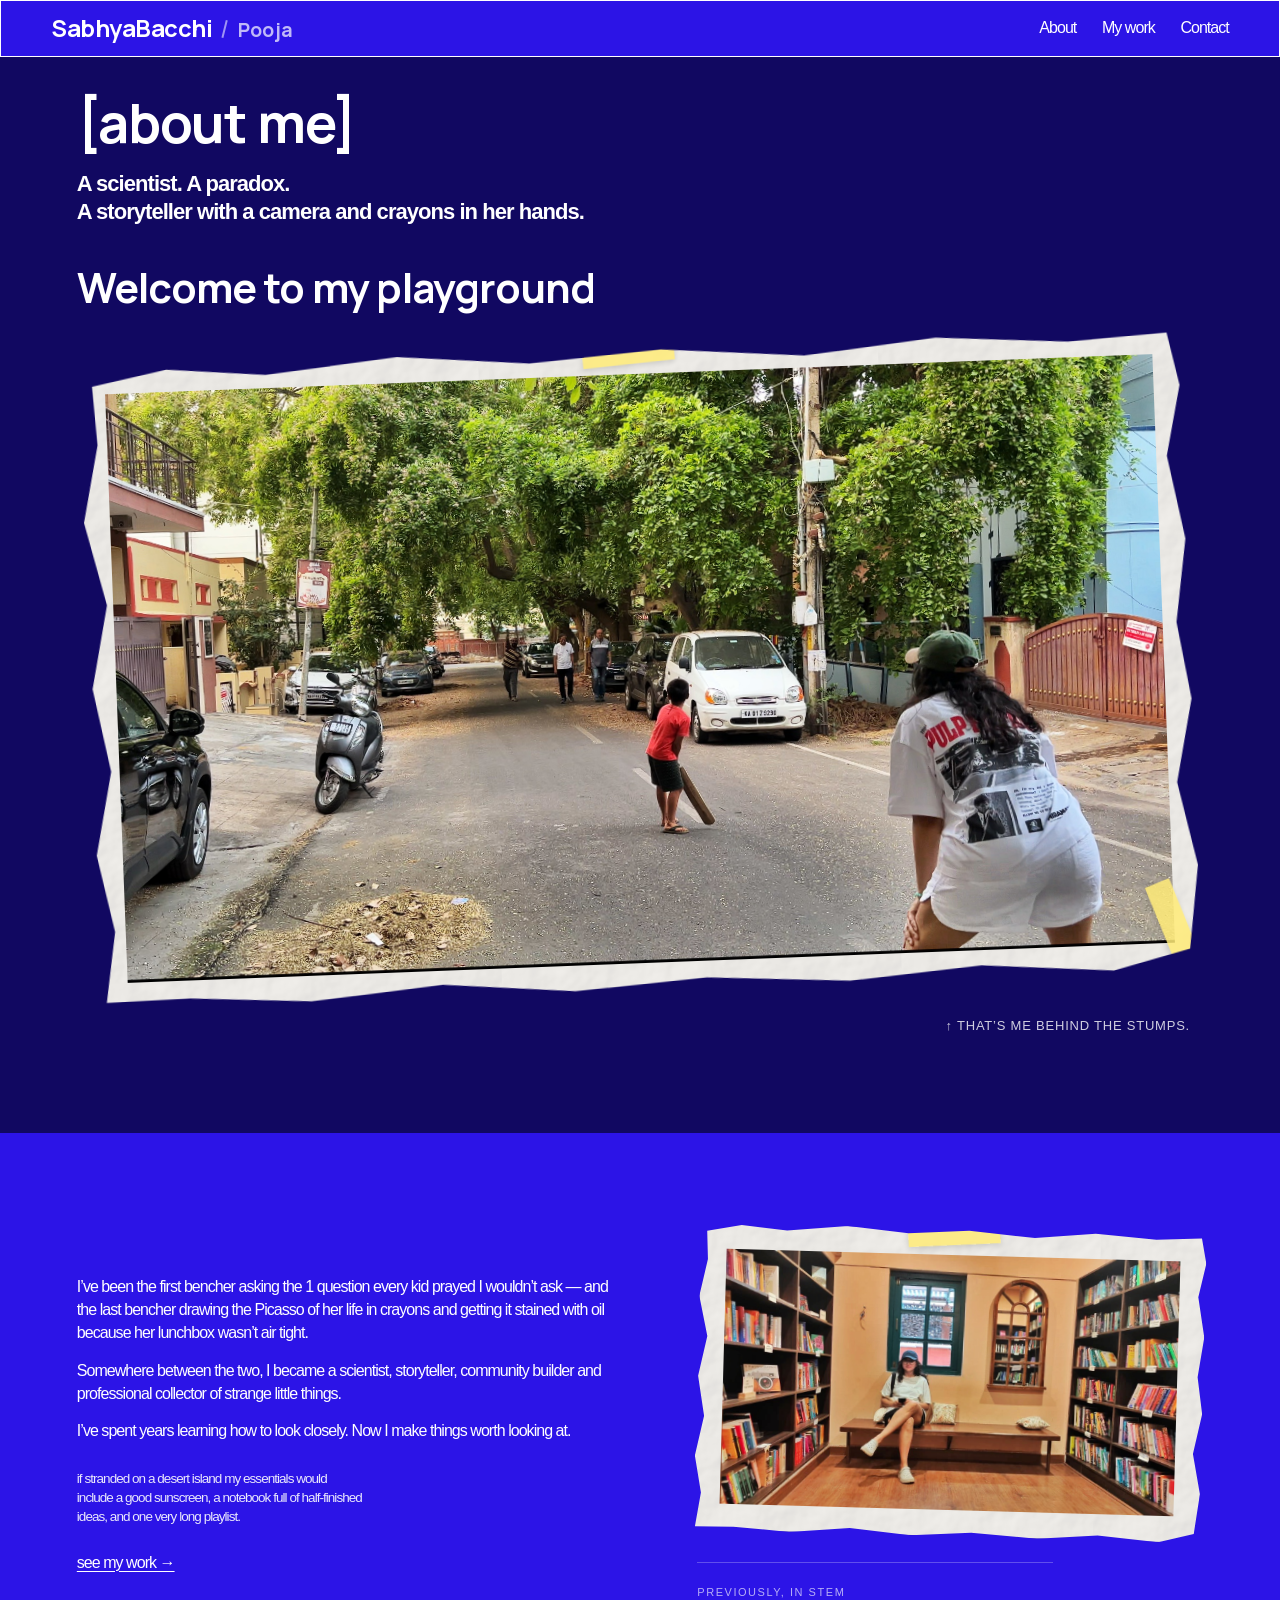
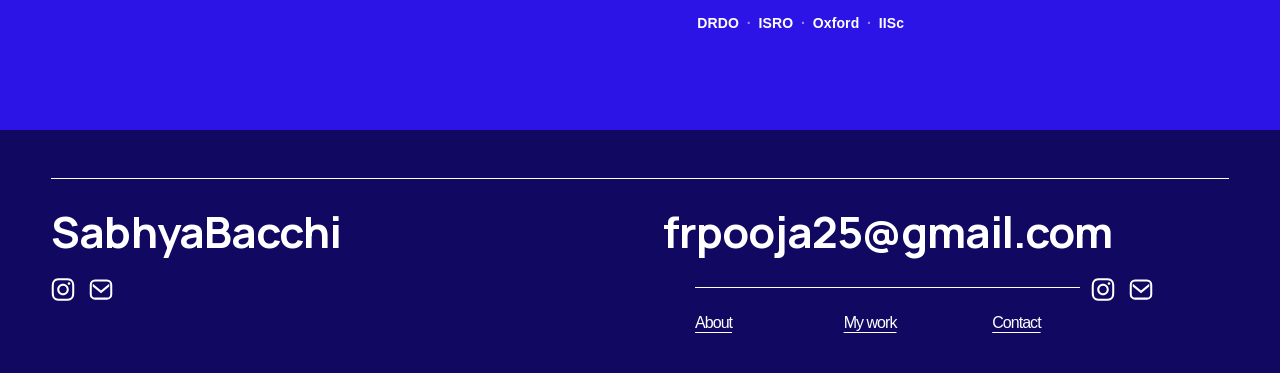
==== commit 34e73ac4: "About: remove bookshop photo caption Co-Authored-By: Claude Fable 5 <noreply@anthropic.com>" ====
--- a/about/index.html
+++ b/about/index.html
@@ -19,13 +19,13 @@
 <meta property="og:type" content="website">
 <meta property="og:title" content="About — SabhyaBacchi">
 <meta property="og:description" content="A scientist. A paradox. A storyteller with a camera and crayons in her hands. Previously in STEM: DRDO, ISRO, Oxford, IISc.">
-<meta property="og:url" content="https://sabhyabacchi.vercel.app/about/">
-<meta property="og:image" content="https://sabhyabacchi.vercel.app/assets/og/about.jpg">
+<meta property="og:url" content="https://sabhyabacchi.com/about/">
+<meta property="og:image" content="https://sabhyabacchi.com/assets/og/about.jpg">
 <meta property="og:image:width" content="1200">
 <meta property="og:image:height" content="630">
 <meta name="twitter:title" content="About — SabhyaBacchi">
 <meta name="twitter:description" content="A scientist. A paradox. A storyteller with a camera and crayons in her hands. Previously in STEM: DRDO, ISRO, Oxford, IISc.">
-<meta name="twitter:image" content="https://sabhyabacchi.vercel.app/assets/og/about.jpg">
+<meta name="twitter:image" content="https://sabhyabacchi.com/assets/og/about.jpg">
 <link rel="preconnect" href="https://images.squarespace-cdn.com">
 <link rel="preconnect" href="https://file.squarespace-cdn.com" crossorigin="">
 <style data-sqsp-font-ids="6a31393d494e3c6626e63daa,6a3137d3494e3c6626e63abc">
@@ -1380,7 +1380,6 @@
       <div class="paper tilt-r"><span class="tape"></span>
         <img src="../assets/about/bookshop.jpg" alt="Me sitting cross-legged on a wooden bench in a small bookshop, shelves of books on both sides" width="1280" height="720">
       </div>
-      <figcaption class="cap" style="margin-top:22px;max-width:40ch">where the strange little things get collected. a bench, two walls of books, and a window I forgot to look out of.</figcaption>
       <div class="stem">
         <small>previously, in STEM</small>
         <span>DRDO<i>&middot;</i>ISRO<i>&middot;</i>Oxford<i>&middot;</i>IISc</span>
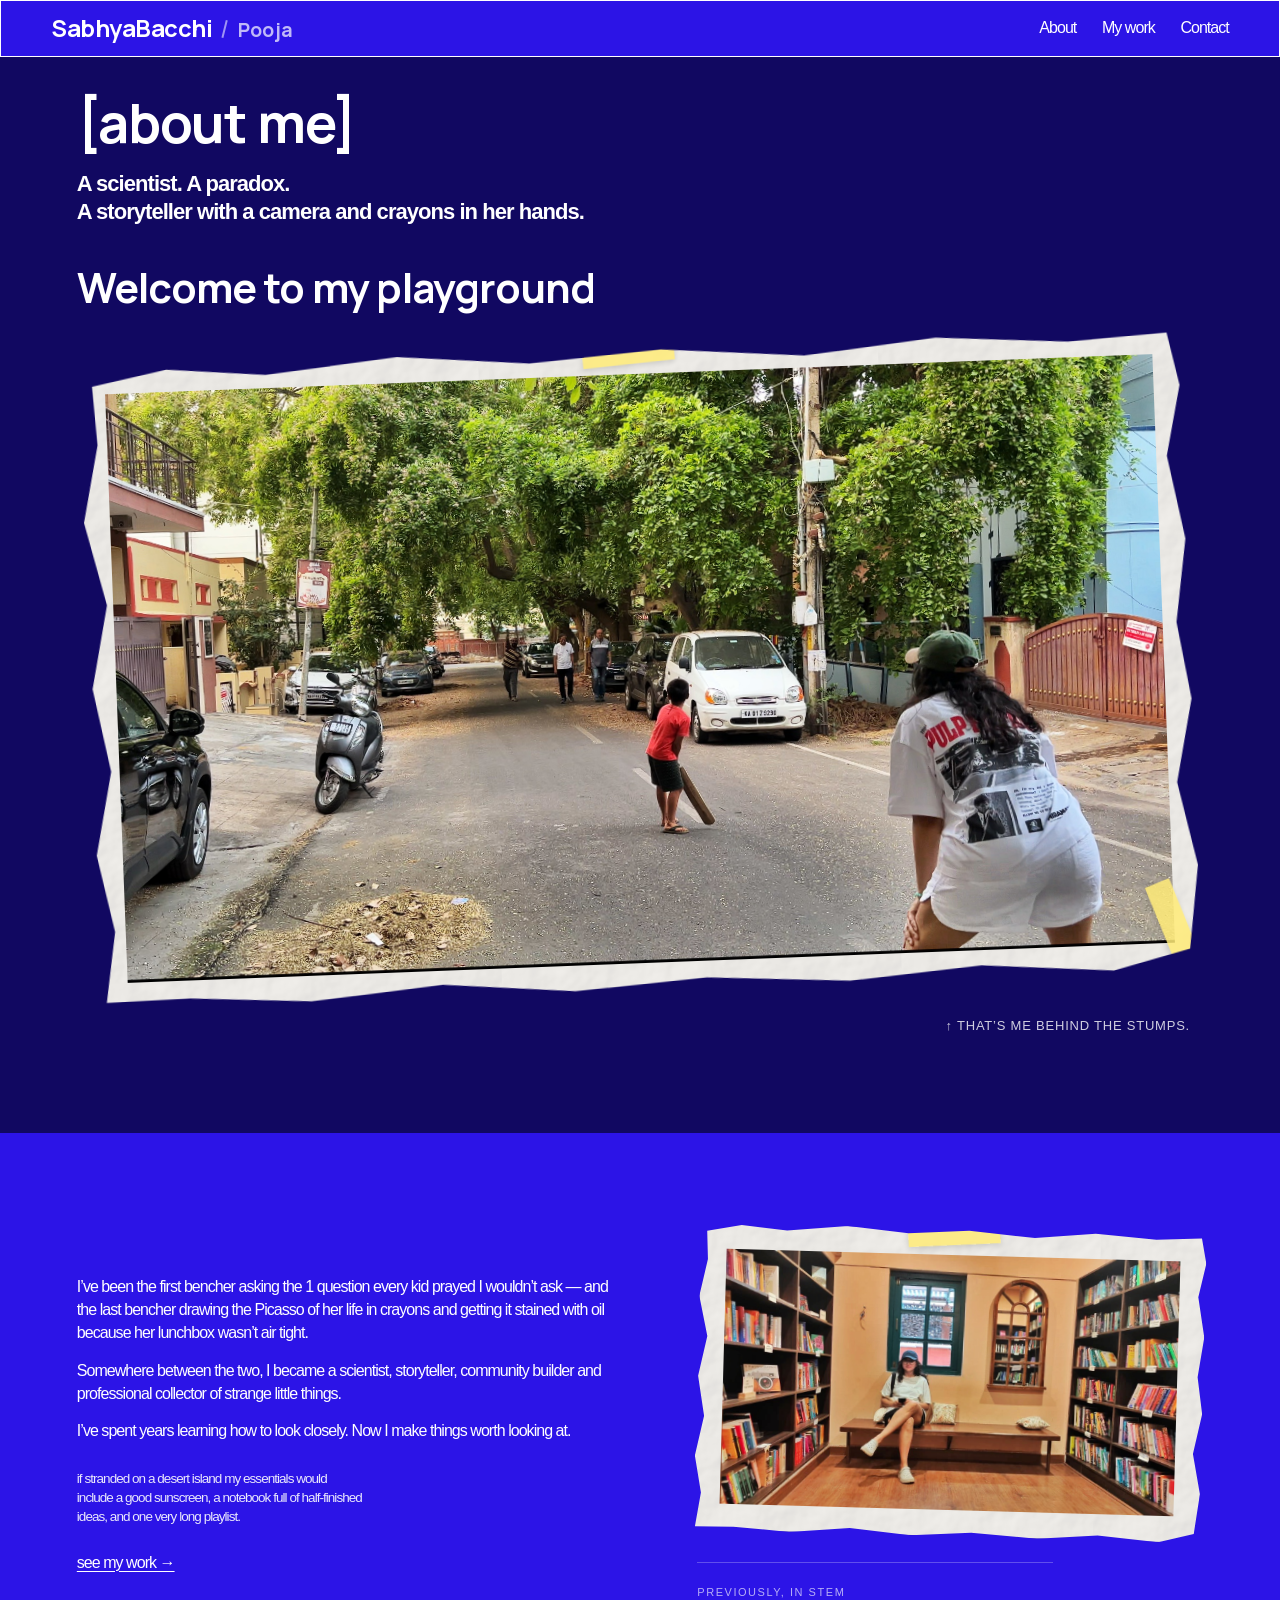
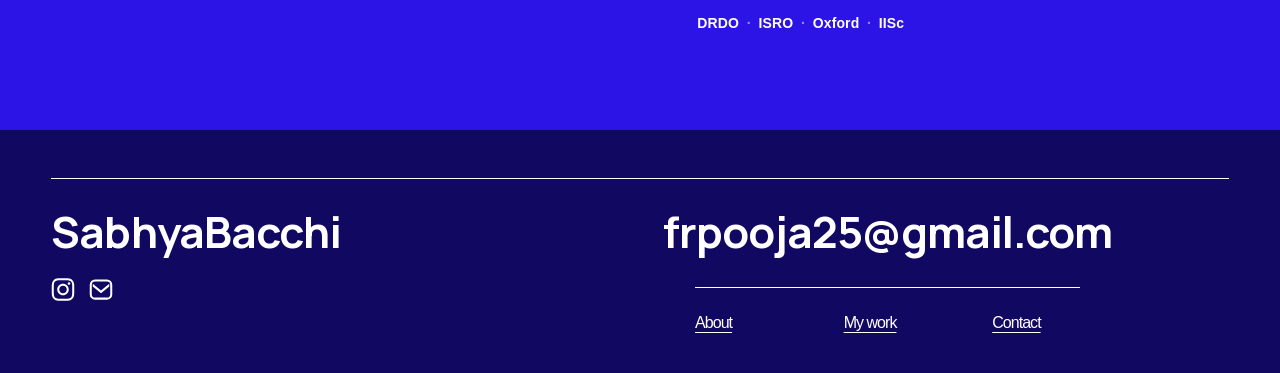
==== commit 62290560: "Footer: hide duplicate social icons next to email Co-Authored-By: Claude Fable 5 <noreply@anthropic." ====
--- a/about/index.html
+++ b/about/index.html
@@ -2460,7 +2460,7 @@
 
 
 </div>
-</div></div></div><div class="fe-block fe-block-11fc8402736238ccc6a5"><div class="sqs-block website-component-block sqs-block-website-component sqs-block-socialaccountlinks social-account-links-block social-account-links-v2-block" data-block-css="[&quot;https://definitions.sqspcdn.com/website-component-definition/static-assets/website.components.socialLinks/dab3802f-0945-49e1-be01-c5a8ccac27d1_623/website.components.socialLinks.styles.css&quot;]" data-block-scripts="[&quot;https://definitions.sqspcdn.com/website-component-definition/static-assets/website.components.socialLinks/dab3802f-0945-49e1-be01-c5a8ccac27d1_623/website.components.socialLinks.visitor.js&quot;]" data-block-type="1337" data-definition-name="website.components.socialLinks" data-sqsp-block="social-links" data-website-component-id="11fc8402736238ccc6a5" id="block-11fc8402736238ccc6a5"><div class="sqs-block-content">
+</div></div></div><style>/* duplicate footer social icons (already shown under the site name) */ .fe-block-11fc8402736238ccc6a5{display:none!important}</style><div class="fe-block fe-block-11fc8402736238ccc6a5"><div class="sqs-block website-component-block sqs-block-website-component sqs-block-socialaccountlinks social-account-links-block social-account-links-v2-block" data-block-css="[&quot;https://definitions.sqspcdn.com/website-component-definition/static-assets/website.components.socialLinks/dab3802f-0945-49e1-be01-c5a8ccac27d1_623/website.components.socialLinks.styles.css&quot;]" data-block-scripts="[&quot;https://definitions.sqspcdn.com/website-component-definition/static-assets/website.components.socialLinks/dab3802f-0945-49e1-be01-c5a8ccac27d1_623/website.components.socialLinks.visitor.js&quot;]" data-block-type="1337" data-definition-name="website.components.socialLinks" data-sqsp-block="social-links" data-website-component-id="11fc8402736238ccc6a5" id="block-11fc8402736238ccc6a5"><div class="sqs-block-content">
   
 
 
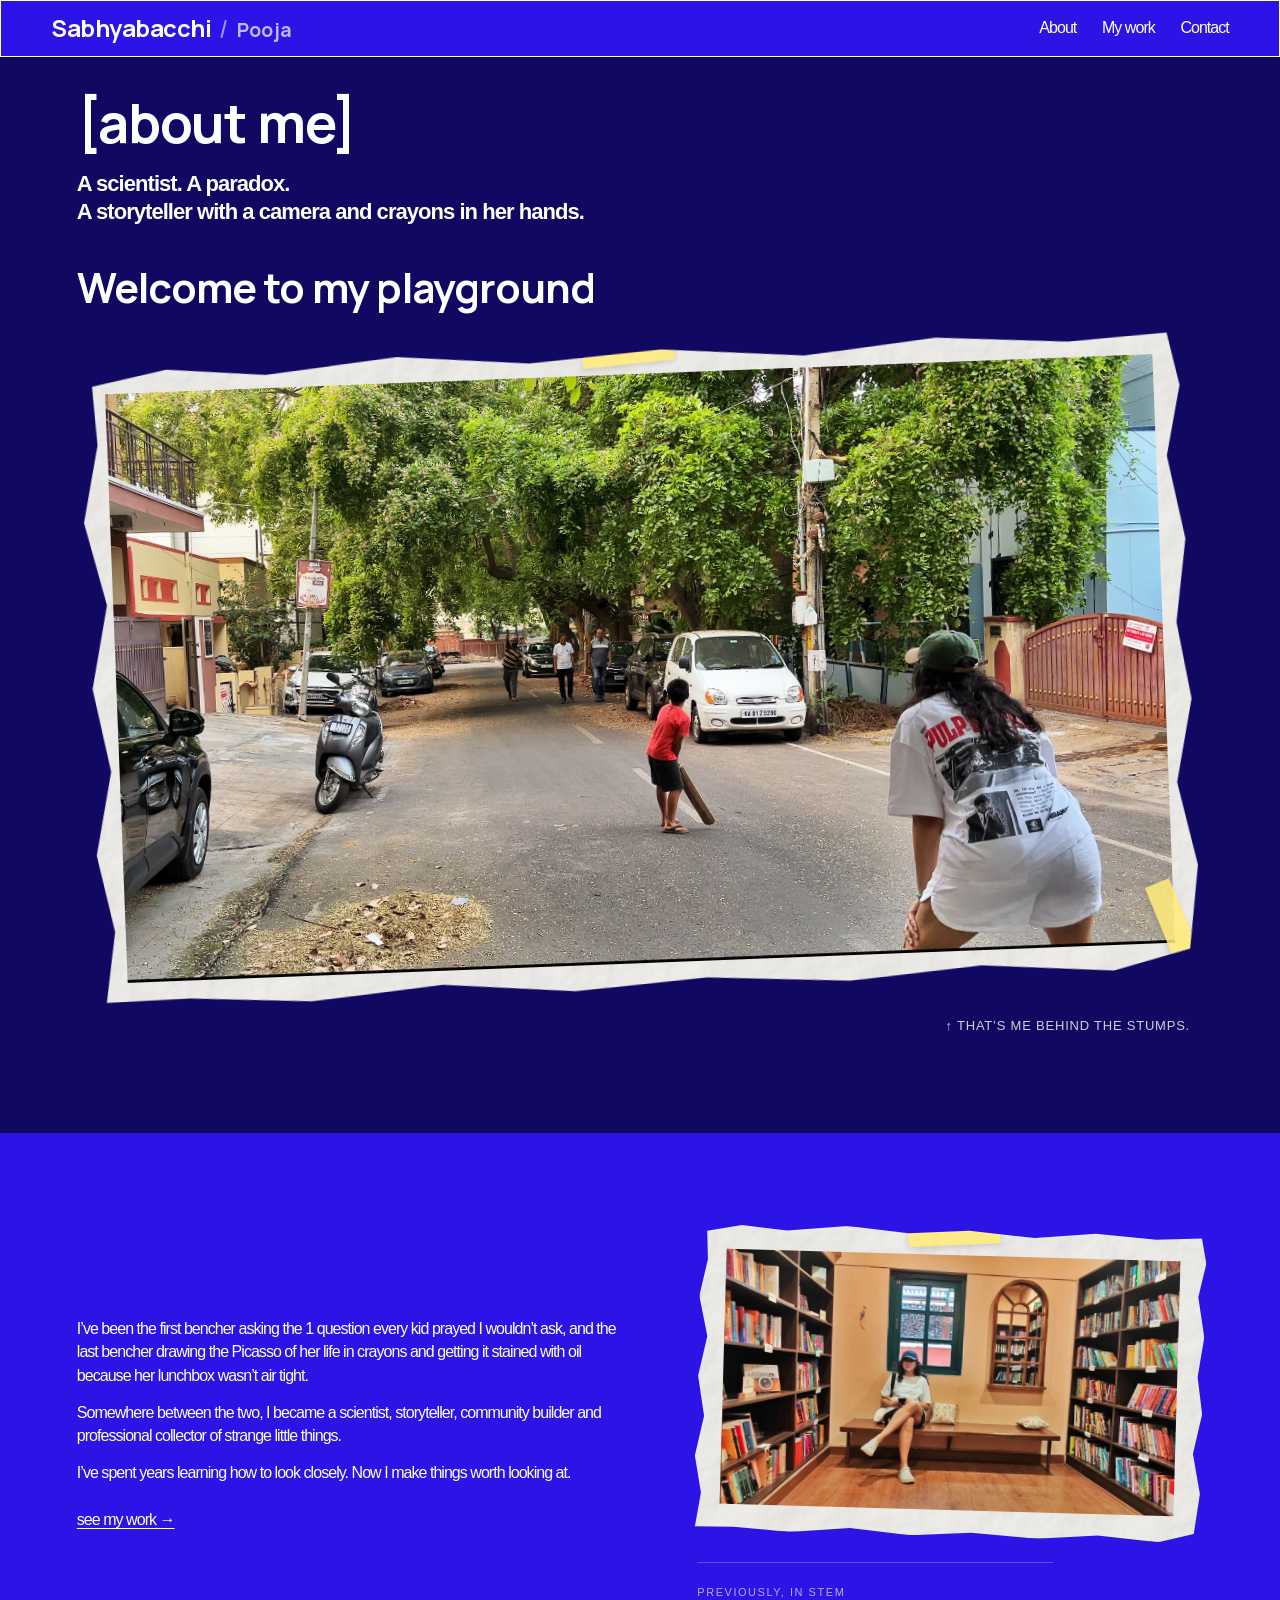
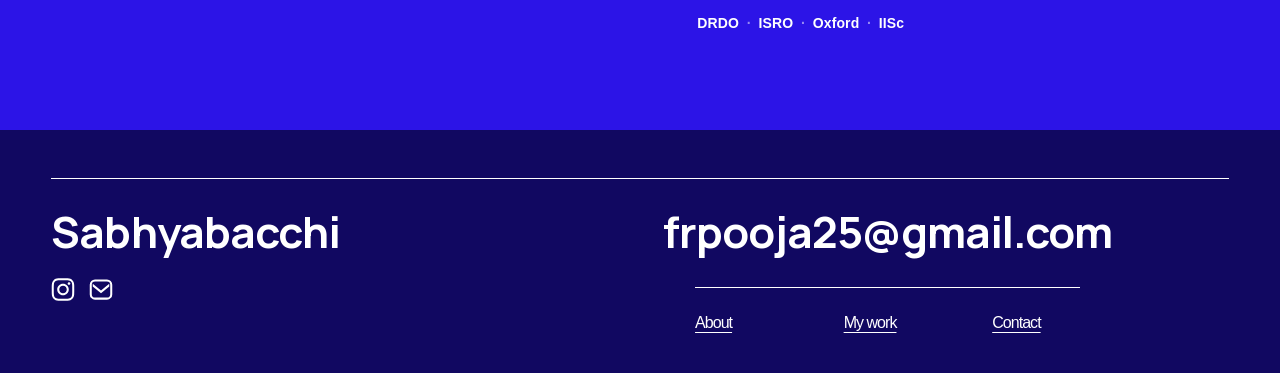
==== commit d0e07a2f: "Copy: remove em dashes sitewide, drop desert-island line, restyle name - Replace every em/en dash in" ====
--- a/about/index.html
+++ b/about/index.html
@@ -5,7 +5,7 @@
     <!-- This is Squarespace. --><!-- gopher-plane-6e33 -->
 <base href="">
 <meta charset="utf-8">
-<title>About — SabhyaBacchi</title>
+<title>About | Sabhyabacchi</title>
 <meta http-equiv="Accept-CH" content="Sec-CH-UA-Platform-Version, Sec-CH-UA-Model"><link rel="icon" type="image/x-icon" media="(prefers-color-scheme: light)" href="https://images.squarespace-cdn.com/content/v1/6a17950c1a50305b05320bcb/6fcdf553-482e-4eb4-bb4c-cad751a06b30/favicon.ico">
 <link rel="icon" type="image/x-icon" media="(prefers-color-scheme: dark)" href="https://images.squarespace-cdn.com/content/v1/6a17950c1a50305b05320bcb/7f45dfd8-f30d-4bfb-ab00-d5866f7878e9/favicon.ico">
 
@@ -15,15 +15,15 @@
 
 <meta name="twitter:card" content="summary_large_image">
 <meta name="description" content="A scientist. A paradox. A storyteller with a camera and crayons in her hands. Previously in STEM: DRDO, ISRO, Oxford, IISc.">
-<meta property="og:site_name" content="SabhyaBacchi">
+<meta property="og:site_name" content="Sabhyabacchi">
 <meta property="og:type" content="website">
-<meta property="og:title" content="About — SabhyaBacchi">
+<meta property="og:title" content="About | Sabhyabacchi">
 <meta property="og:description" content="A scientist. A paradox. A storyteller with a camera and crayons in her hands. Previously in STEM: DRDO, ISRO, Oxford, IISc.">
 <meta property="og:url" content="https://sabhyabacchi.com/about/">
 <meta property="og:image" content="https://sabhyabacchi.com/assets/og/about.jpg">
 <meta property="og:image:width" content="1200">
 <meta property="og:image:height" content="630">
-<meta name="twitter:title" content="About — SabhyaBacchi">
+<meta name="twitter:title" content="About | Sabhyabacchi">
 <meta name="twitter:description" content="A scientist. A paradox. A storyteller with a camera and crayons in her hands. Previously in STEM: DRDO, ISRO, Oxford, IISc.">
 <meta name="twitter:image" content="https://sabhyabacchi.com/assets/og/about.jpg">
 <link rel="preconnect" href="https://images.squarespace-cdn.com">
@@ -717,7 +717,7 @@
                     " data-animation-role="header-element">
                     
                       <div class="header-title-text">
-                        <a id="site-title" href="../" data-animation-role="header-element"><span class="st-handle">SabhyaBacchi</span><span class="st-sep" aria-hidden="true"></span><span class="st-name">Pooja</span></a>
+                        <a id="site-title" href="../" data-animation-role="header-element"><span class="st-handle">Sabhyabacchi</span><span class="st-sep" aria-hidden="true"></span><span class="st-name">Pooja</span></a>
                       </div>
                     
                     
@@ -863,7 +863,7 @@
                     " data-animation-role="header-element">
                     
                       <div class="header-title-text">
-                        <a id="site-title" href="../" data-animation-role="header-element"><span class="st-handle">SabhyaBacchi</span><span class="st-sep" aria-hidden="true"></span><span class="st-name">Pooja</span></a>
+                        <a id="site-title" href="../" data-animation-role="header-element"><span class="st-handle">Sabhyabacchi</span><span class="st-sep" aria-hidden="true"></span><span class="st-name">Pooja</span></a>
                       </div>
                     
                     
@@ -1300,7 +1300,7 @@
   .yt .play{position:absolute;inset:0;display:grid;place-items:center}
   .yt .play span{width:54px;height:54px;border-radius:50%;background:rgba(255,255,255,.92);display:grid;place-items:center;color:#111;font-size:18px;box-shadow:0 4px 16px rgba(0,0,0,.35)}
   .scatter .it .yt.placeholder,.yt.placeholder{aspect-ratio:9/16;display:grid;place-items:center;background:rgba(255,255,255,.08);border:1px dashed rgba(255,255,255,.35);font-size:13px;text-align:center;padding:24px;cursor:default}
-  /* slide strip — quirky conveyor of taped-up cards */
+  /* slide strip: quirky conveyor of taped-up cards */
   .deck{position:relative;margin-top:40px;overflow:hidden;padding:52px 0 32px;cursor:grab;user-select:none;-webkit-user-select:none;touch-action:pan-y}
   .deck.dragging{cursor:grabbing}
   .deck:before,.deck:after{content:"";position:absolute;top:0;bottom:0;width:72px;z-index:3;pointer-events:none}
@@ -1370,10 +1370,9 @@
 <section class="blue">
   <div class="wrap about-grid">
     <div>
-      <p>I&rsquo;ve been the first bencher asking the 1 question every kid prayed I wouldn&rsquo;t ask &mdash; and the last bencher drawing the Picasso of her life in crayons and getting it stained with oil because her lunchbox wasn&rsquo;t air tight.</p>
+      <p>I&rsquo;ve been the first bencher asking the 1 question every kid prayed I wouldn&rsquo;t ask, and the last bencher drawing the Picasso of her life in crayons and getting it stained with oil because her lunchbox wasn&rsquo;t air tight.</p>
       <p>Somewhere between the two, I became a scientist, storyteller, community builder and professional collector of strange little things.</p>
       <p>I&rsquo;ve spent years learning how to look closely. Now I make things worth looking at.</p>
-      <p class="cap" style="margin-top:28px;max-width:38ch">if stranded on a desert island my essentials would include a good sunscreen, a notebook full of half-finished ideas, and one very long playlist.</p>
       <p style="margin-top:24px"><a class="u" href="../my-work/">see my work &rarr;</a></p>
     </div>
     <figure style="margin:0">
@@ -2063,7 +2062,7 @@
 </div>
 </div></div></div><div class="fe-block fe-block-60fc06a5680348b8f647"><div class="sqs-block website-component-block sqs-block-website-component sqs-block-html html-block" data-block-css="[&quot;https://definitions.sqspcdn.com/website-component-definition/static-assets/website.components.html/dc72a53e-2d63-4af7-9a5e-5b8fd3f56f01_845/website.components.html.styles.css&quot;]" data-block-scripts="[&quot;https://definitions.sqspcdn.com/website-component-definition/static-assets/website.components.html/dc72a53e-2d63-4af7-9a5e-5b8fd3f56f01_845/website.components.html.visitor.js&quot;]" data-block-type="1337" data-definition-name="website.components.html" data-sqsp-block="text" data-website-component-id="60fc06a5680348b8f647" id="block-60fc06a5680348b8f647"><div class="sqs-block-content"><div class="sqs-text-block-container">
   
-  <div class="sqs-html-content" data-sqsp-text-block-content=""><h2 style="white-space:pre-wrap;" data-rte-preserve-empty="true">SabhyaBacchi</h2></div>
+  <div class="sqs-html-content" data-sqsp-text-block-content=""><h2 style="white-space:pre-wrap;" data-rte-preserve-empty="true">Sabhyabacchi</h2></div>
 
 
   
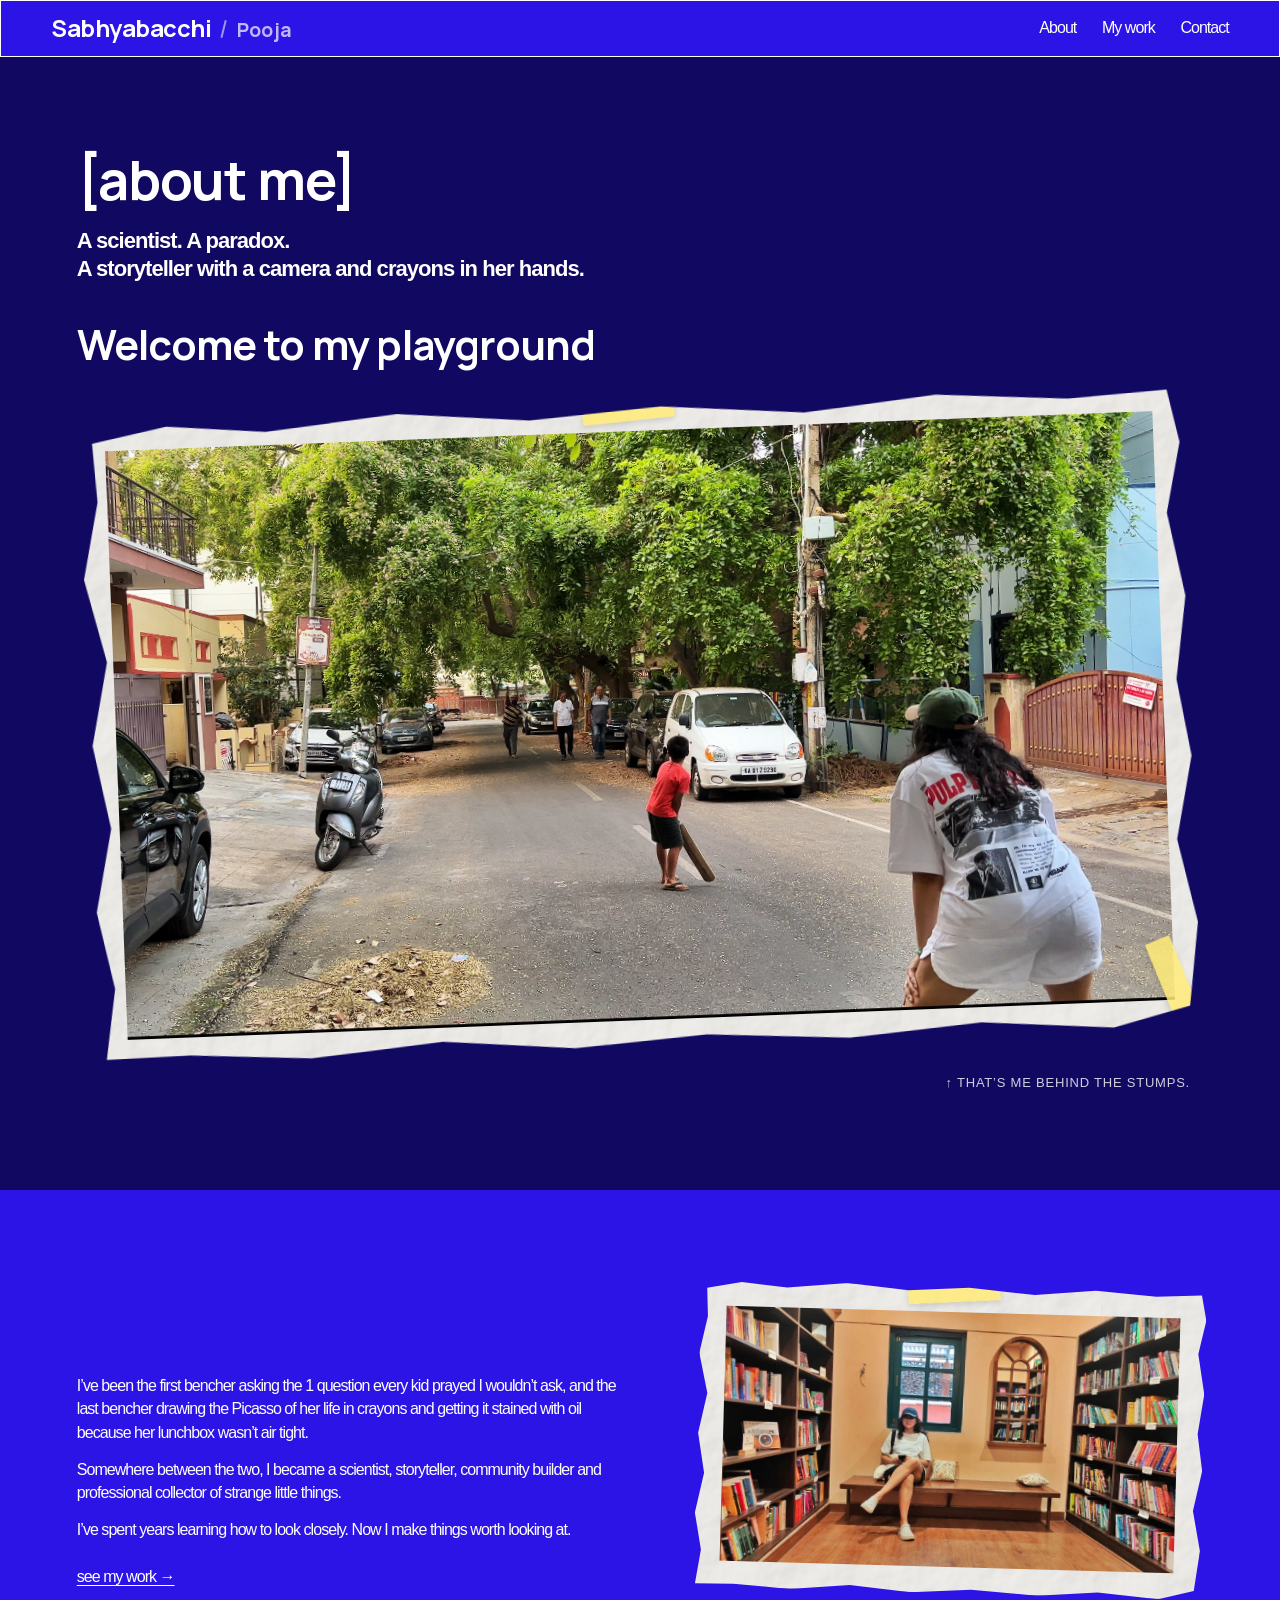
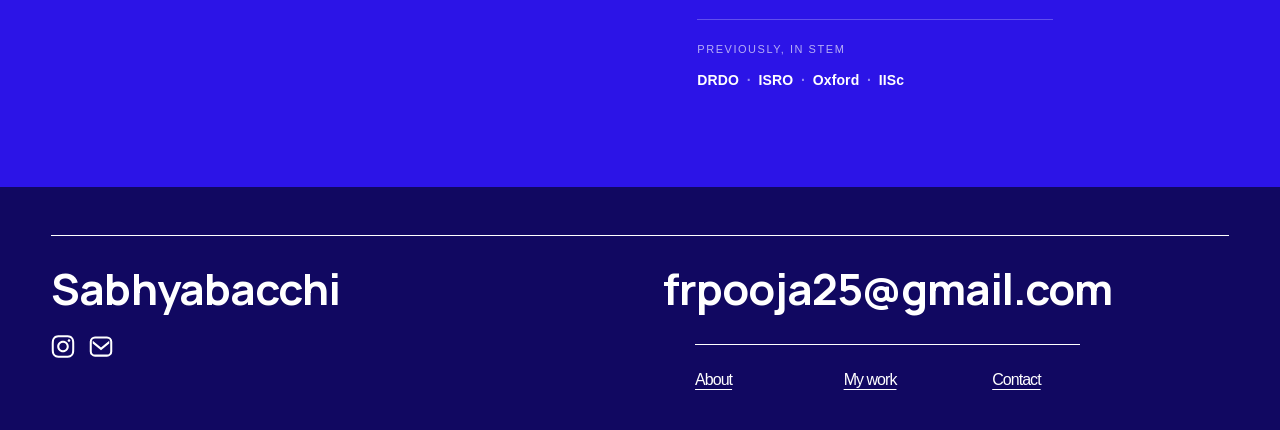
==== commit f08151b7: "Mobile: working burger nav, header offset, tighter gallery, 2-row carousel The site is a static Squa" ====
--- a/about/index.html
+++ b/about/index.html
@@ -1348,7 +1348,23 @@
   .stem span i{font-style:normal;opacity:.5;margin:0 .55em}
   .about-hero .scrawl{font-family:"Helvetica Neue",Arial,sans-serif;font-size:13px;letter-spacing:.06em;text-transform:uppercase;opacity:.8;margin-top:26px;text-align:right}
   @media (max-width:900px){.about-grid{grid-template-columns:1fr}.scatter{grid-template-columns:repeat(6,1fr)}}
-  @media (max-width:600px){.pg section{padding:64px 6vw}.scatter{grid-template-columns:repeat(2,1fr)}.scatter .it{grid-column:span 1 !important}}
+  @media (max-width:600px){
+    .pg section{padding:64px 6vw}
+    /* masonry columns instead of a grid: grid rows are sized by their tallest
+       item, which left big vertical holes next to the short captions */
+    .scatter{display:block;column-count:2;column-gap:14px;margin-top:32px}
+    .scatter .it{break-inside:avoid;display:block;margin:0 0 14px;grid-column:auto !important}
+    .scatter .it[style]{margin-top:0 !important}
+    .scatter .cap{max-width:none;margin-top:8px;font-size:12.5px}
+    /* two shorter conveyor rows so more cards fit on a narrow screen */
+    .deck{padding:34px 0 20px;margin-top:28px}
+    .deck:before,.deck:after{width:36px}
+    .strip{gap:14px}
+    .strip + .strip{margin-top:18px}
+    .strip figure{flex-basis:132px}
+    .strip figcaption{font-size:11px;margin-top:6px}
+    .deck .hint{top:0;right:6px}
+  }
 </style>
 
 <div class="pg">
@@ -1403,22 +1419,53 @@
 <script>
 (function(){
   var deck=document.getElementById('deck'); if(!deck) return;
-  var strip=deck.querySelector('.strip'); var figs=[].slice.call(strip.children);
-  figs.forEach(function(f,i){f.style.setProperty('--i',i)});
-  // duplicate for seamless loop
-  figs.forEach(function(f){var c=f.cloneNode(true);c.setAttribute('aria-hidden','true');c.style.setProperty('--i',0);strip.appendChild(c)});
-  var x=0,half=0,speed=28,vel=0,hover=false,drag=false,lastX=0,lastT=0,paused=false;
-  function measure(){half=strip.scrollWidth/2} measure(); window.addEventListener('resize',measure);
+  var origin=deck.querySelector('.strip'); if(!origin) return;
+  var all=[].slice.call(origin.children);          // the 12 real cards
+  var mq=window.matchMedia('(max-width:600px)');
+  var rows=[], hover=false, drag=false, lastX=0, lastT=0;
   var reduce=window.matchMedia('(prefers-reduced-motion: reduce)').matches;
-  var last=performance.now();
+
+  // ---- build one or two conveyor rows out of the same cards ---------------
+  function makeRow(cards,dir){
+    var strip=document.createElement('div'); strip.className='strip';
+    cards.forEach(function(f,i){var c=f.cloneNode(true);c.style.setProperty('--i',i);strip.appendChild(c)});
+    // duplicate once so the loop can wrap seamlessly
+    cards.forEach(function(f){var c=f.cloneNode(true);c.setAttribute('aria-hidden','true');c.style.setProperty('--i',0);strip.appendChild(c)});
+    deck.appendChild(strip);
+    return {el:strip, dir:dir, x:dir<0?0:-1, half:0, vel:0};
+  }
+  function layout(){
+    rows.forEach(function(r){r.el.remove()}); rows=[];
+    if(mq.matches){
+      var mid=Math.ceil(all.length/2);
+      rows.push(makeRow(all.slice(0,mid),-1));   // top row drifts left
+      rows.push(makeRow(all.slice(mid),1));      // bottom row drifts right
+    } else {
+      rows.push(makeRow(all,-1));
+    }
+    measure();
+  }
+  function measure(){ rows.forEach(function(r){ r.half=r.el.scrollWidth/2; }); }
+
+  origin.remove();
+  layout();
+  window.addEventListener('resize',measure);
+  if(mq.addEventListener) mq.addEventListener('change',layout); else mq.addListener(layout);
+
+  var speed=28,last=performance.now();
   function loop(t){var dt=Math.min((t-last)/1000,.05); last=t;
-    if(drag){} else { if(!hover&&!reduce) x-=speed*dt; x+=vel*dt; vel*=Math.pow(.02,dt); if(Math.abs(vel)<2) vel=0; }
-    if(half){ x=((x%half)+half)%half; x-=half; }
-    strip.style.transform='translate3d('+x+'px,0,0)'; requestAnimationFrame(loop);}
+    rows.forEach(function(r){
+      if(!drag){ if(!hover&&!reduce) r.x+=r.dir*speed*dt; r.x+=r.vel*dt; r.vel*=Math.pow(.02,dt); if(Math.abs(r.vel)<2) r.vel=0; }
+      if(r.half){ r.x=((r.x%r.half)+r.half)%r.half; r.x-=r.half; }
+      r.el.style.transform='translate3d('+r.x+'px,0,0)';
+    });
+    requestAnimationFrame(loop);}
   requestAnimationFrame(loop);
+
   deck.addEventListener('mouseenter',function(){hover=true}); deck.addEventListener('mouseleave',function(){hover=false});
-  deck.addEventListener('pointerdown',function(e){drag=true;vel=0;lastX=e.clientX;lastT=performance.now();deck.classList.add('dragging');deck.setPointerCapture(e.pointerId)});
-  deck.addEventListener('pointermove',function(e){if(!drag)return;var dx=e.clientX-lastX,now=performance.now(),dt=Math.max(now-lastT,1)/1000;x+=dx;vel=dx/dt*.9;lastX=e.clientX;lastT=now});
+  deck.addEventListener('pointerdown',function(e){drag=true;rows.forEach(function(r){r.vel=0});lastX=e.clientX;lastT=performance.now();deck.classList.add('dragging');deck.setPointerCapture(e.pointerId)});
+  deck.addEventListener('pointermove',function(e){if(!drag)return;var dx=e.clientX-lastX,now=performance.now(),dt=Math.max(now-lastT,1)/1000;
+    rows.forEach(function(r){r.x+=dx;r.vel=dx/dt*.9}); lastX=e.clientX;lastT=now});
   function up(){drag=false;deck.classList.remove('dragging')} deck.addEventListener('pointerup',up); deck.addEventListener('pointercancel',up);
   if('IntersectionObserver' in window){ new IntersectionObserver(function(es,o){es.forEach(function(en){if(en.isIntersecting){deck.classList.add('in');o.disconnect()}})},{threshold:.15}).observe(deck);} else deck.classList.add('in');
 })();
@@ -2654,4 +2701,51 @@
 
   
 
+
+<!-- mobile nav + header offset -->
+<style>
+  /* the Squarespace header is position:absolute and out of flow, so any page
+     whose first section starts at y=0 slides underneath it. Reserve its height. */
+  body{--hdr-h:0px}
+  .pg > section:first-of-type{padding-top:calc(96px + var(--hdr-h))}
+  @media (max-width:600px){.pg > section:first-of-type{padding-top:calc(40px + var(--hdr-h))}}
+  /* burger needs to sit above the overlay so it can close it again */
+  .header-burger{pointer-events:auto;position:relative;z-index:3}
+  .header--menu-open .header-menu{opacity:1;visibility:visible}
+  .header--menu-open .header-menu .header-menu-nav-list{transform:translatey(0)}
+  .header-menu-nav-item a{display:block;padding:14px 0}
+  /* burger morphs into an X while open */
+  .header--menu-open .burger-inner .top-bun{transform:translateY(5px) rotate(45deg)}
+  .header--menu-open .burger-inner .bottom-bun{transform:translateY(-5px) rotate(-45deg)}
+  .burger-inner .top-bun,.burger-inner .bottom-bun{transition:transform .2s ease}
+</style>
+<script>
+(function(){
+  var body=document.body, header=document.getElementById('header');
+  var btn=document.querySelector('.header-burger-btn'), menu=document.querySelector('.header-menu');
+
+  /* publish the header's real height so content can clear it */
+  function h(){ if(!header) return;
+    var bar=header.querySelector('.header-announcement-bar-wrapper')||header;
+    var v=Math.round(bar.getBoundingClientRect().height);
+    body.style.setProperty('--hdr-h',v+'px');
+    if(menu) menu.style.paddingTop=v+'px'; }
+  h(); window.addEventListener('resize',h); window.addEventListener('load',h);
+
+  if(!btn||!menu) return;
+  var open=document.querySelector('.js-header-burger-open-title');
+  var close=document.querySelector('.js-header-burger-close-title');
+  function set(on){
+    body.classList.toggle('header--menu-open',on);
+    btn.setAttribute('aria-expanded',on?'true':'false');
+    if(open) open.hidden=on; if(close) close.hidden=!on;
+  }
+  btn.setAttribute('aria-expanded','false');
+  btn.addEventListener('click',function(e){ e.preventDefault(); set(!body.classList.contains('header--menu-open')); });
+  /* close on link tap or Escape */
+  menu.addEventListener('click',function(e){ if(e.target.closest('a')) set(false); });
+  document.addEventListener('keydown',function(e){ if(e.key==='Escape') set(false); });
+})();
+</script>
+
 <div id="yui3-css-stamp" style="position: absolute !important; visibility: hidden !important"></div></body></html>
